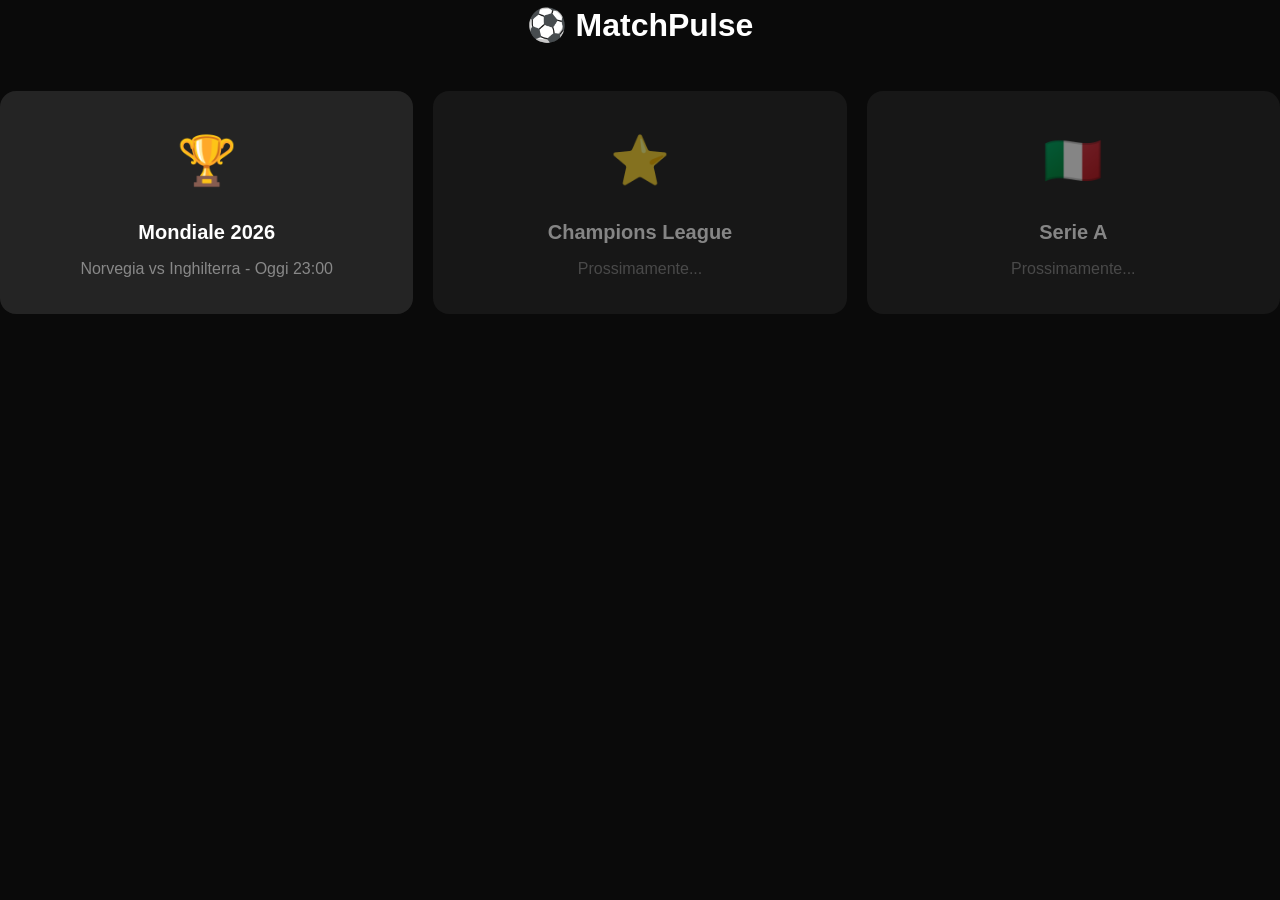
==== index.html @ 018516a1 "Update index.html" ====
<!DOCTYPE html>
<html>
<head>
    <title>MatchPulse - Home</title>
    <link rel="stylesheet" href="css/style.css">
</head>
<body>
    <h1 style="text-align: center;">⚽ MatchPulse</h1>
    
    <div style="display: grid; grid-template-columns: repeat(auto-fit, minmax(250px, 1fr)); gap: 20px; margin-top: 40px;">
        <a href="mondiale.html" style="background: #242424; padding: 32px; border-radius: 16px; text-decoration: none; color: white; text-align: center;">
            <div style="font-size: 48px; margin-bottom: 16px;">🏆</div>
            <div style="font-size: 20px; font-weight: bold; margin-bottom: 8px;">Mondiale 2026</div>
            <div style="color: #888;">Norvegia vs Inghilterra - Oggi 23:00</div>
        </a>
        
        <div style="background: #242424; padding: 32px; border-radius: 16px; text-align: center; opacity: 0.5;">
            <div style="font-size: 48px; margin-bottom: 16px;">⭐</div>
            <div style="font-size: 20px; font-weight: bold; margin-bottom: 8px;">Champions League</div>
            <div style="color: #888;">Prossimamente...</div>
        </div>
        
        <div style="background: #242424; padding: 32px; border-radius: 16px; text-align: center; opacity: 0.5;">
            <div style="font-size: 48px; margin-bottom: 16px;">🇮🇹</div>
            <div style="font-size: 20px; font-weight: bold; margin-bottom: 8px;">Serie A</div>
            <div style="color: #888;">Prossimamente...</div>
        </div>
    </div>
</body>
</html>
---- css/style.css ----
/* Reset e Base */
* {
    margin: 0;
    padding: 0;
    box-sizing: border-box;
}

:root {
    --bg-primary: #0a0a0a;
    --bg-secondary: #1a1a1a;
    --bg-card: #242424;
    --text-primary: #ffffff;
    --text-secondary: rgba(255, 255, 255, 0.7);
    --accent-primary: #00d4ff;
    --accent-secondary: #7b2cbf;
    --success: #00ff88;
    --danger: #ff3366;
    --border: rgba(255, 255, 255, 0.1);
}

body {
    font-family: -apple-system, BlinkMacSystemFont, 'Segoe UI', Roboto, sans-serif;
    background: var(--bg-primary);
    color: var(--text-primary);
    line-height: 1.6;
}

/* Header */
.header {
    background: var(--bg-secondary);
    border-bottom: 1px solid var(--border);
    position: sticky;
    top: 0;
    z-index: 100;
}

.header-content {
    max-width: 1200px;
    margin: 0 auto;
    padding: 16px 20px;
    display: flex;
    justify-content: space-between;
    align-items: center;
}

.logo-text {
    font-size: 24px;
    font-weight: 700;
    background: linear-gradient(135deg, var(--accent-primary), var(--accent-secondary));
    -webkit-background-clip: text;
    -webkit-text-fill-color: transparent;
}

.nav-menu {
    display: flex;
    gap: 20px;
}

.nav-link {
    color: var(--text-secondary);
    text-decoration: none;
    font-weight: 500;
    transition: color 0.3s;
}

.nav-link:hover,
.nav-link.active {
    color: var(--accent-primary);
}

/* Main Content */
.main-content {
    max-width: 1200px;
    margin: 0 auto;
    padding: 40px 20px;
}

.page-title {
    font-size: 32px;
    margin-bottom: 32px;
    text-align: center;
}

/* Competitions Grid */
.competitions-grid {
    display: grid;
    grid-template-columns: repeat(auto-fit, minmax(250px, 1fr));
    gap: 20px;
}

.competition-card {
    background: var(--bg-card);
    border: 1px solid var(--border);
    border-radius: 16px;
    padding: 32px;
    text-align: center;
    text-decoration: none;
    color: var(--text-primary);
    transition: transform 0.3s, box-shadow 0.3s;
}

.competition-card:hover {
    transform: translateY(-4px);
    box-shadow: 0 8px 32px rgba(0, 212, 255, 0.1);
}

.competition-logo {
    font-size: 48px;
    margin-bottom: 16px;
}

.competition-name {
    font-size: 20px;
    font-weight: 700;
    margin-bottom: 8px;
}

.competition-info {
    color: var(--text-secondary);
    font-size: 14px;
}

/* Match Cards */
.featured-match,
.matches-section,
.standings-section {
    margin-bottom: 48px;
}

h2 {
    font-size: 24px;
    margin-bottom: 20px;
    padding-bottom: 12px;
    border-bottom: 2px solid var(--border);
}

.match-card {
    background: var(--bg-card);
    border: 1px solid var(--border);
    border-radius: 12px;
    padding: 20px;
    margin-bottom: 16px;
}

.match-card.featured {
    background: linear-gradient(135deg, rgba(0, 212, 255, 0.1), rgba(123, 44, 191, 0.1));
    border: 2px solid var(--accent-primary);
    padding: 32px;
}

.match-header {
    display: flex;
    justify-content: space-between;
    margin-bottom: 20px;
    font-size: 14px;
    color: var(--text-secondary);
}

.match-status.finished {
    color: var(--success);
    font-weight: 600;
}

.match-teams {
    display: grid;
    grid-template-columns: 1fr auto 1fr;
    align-items: center;
    gap: 24px;
}

.team {
    display: flex;
    flex-direction: column;
    align-items: center;
    gap: 8px;
}

.team.away {
    text-align: right;
}

.team-flag {
    font-size: 32px;
}

.team-name {
    font-weight: 600;
}

.match-score .score {
    font-size: 32px;
    font-weight: 800;
    background: linear-gradient(135deg, var(--accent-primary), var(--accent-secondary));
    -webkit-background-clip: text;
    -webkit-text-fill-color: transparent;
}

.match-info {
    display: flex;
    gap: 24px;
    margin-top: 20px;
    padding-top: 20px;
    border-top: 1px solid var(--border);
    font-size: 14px;
    color: var(--text-secondary);
}

/* Standings Table */
.standings-table {
    overflow-x: auto;
}

table {
    width: 100%;
    border-collapse: collapse;
}

th, td {
    padding: 12px;
    text-align: left;
    border-bottom: 1px solid var(--border);
}

th {
    color: var(--text-secondary);
    font-weight: 600;
    font-size: 12px;
    text-transform: uppercase;
}

td {
    font-size: 14px;
}

/* Responsive */
@media (max-width: 768px) {
    .nav-menu {
        display: none;
    }
    
    .match-teams {
        grid-template-columns: 1fr;
        text-align: center;
    }
    
    .team.away {
        text-align: center;
    }
}
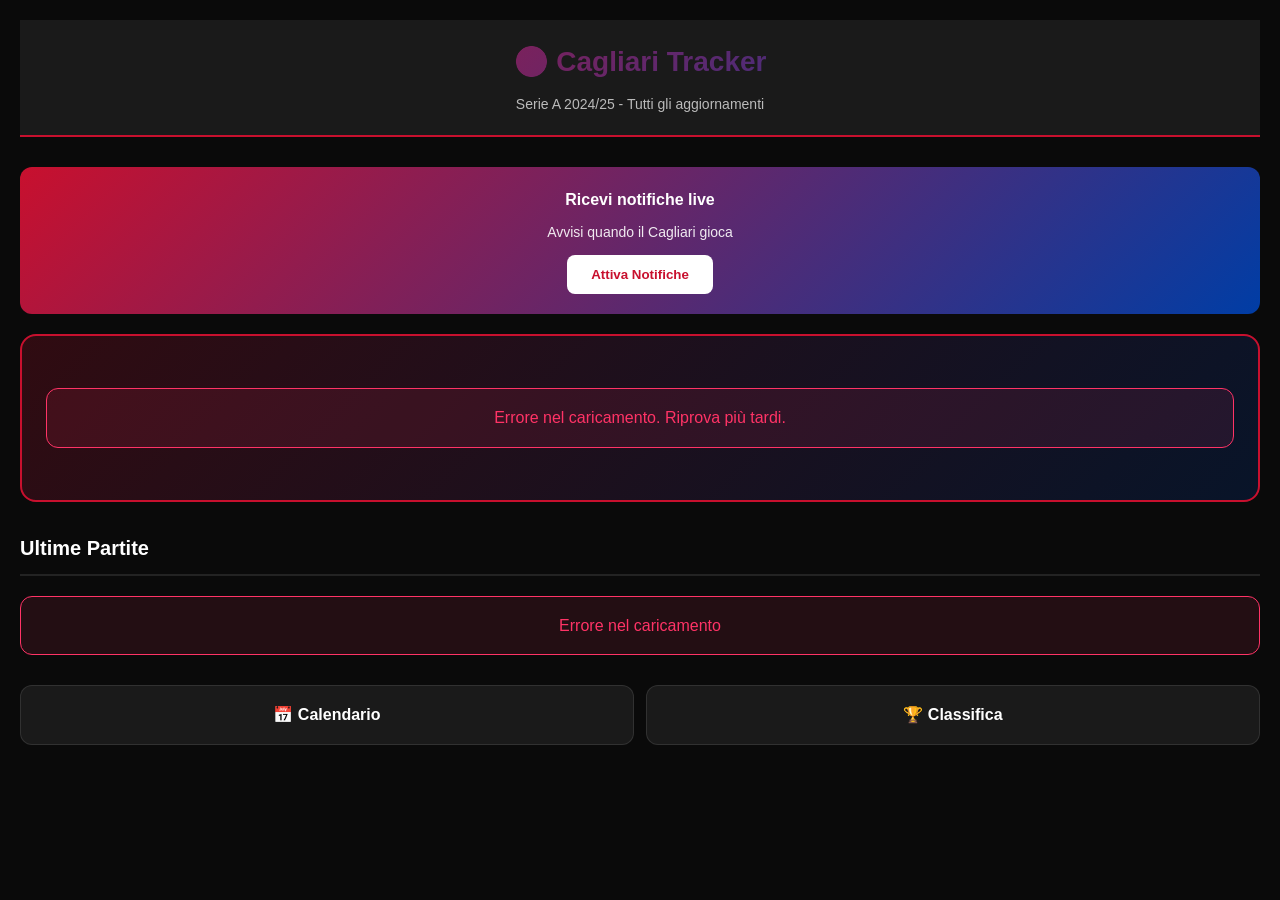
==== commit 3a7b38fb: "Update index.html" ====
--- a/index.html
+++ b/index.html
@@ -1,30 +1,384 @@
 <!DOCTYPE html>
-<html>
+<html lang="it">
 <head>
-    <title>MatchPulse - Home</title>
+    <meta charset="UTF-8">
+    <meta name="viewport" content="width=device-width, initial-scale=1.0, maximum-scale=1.0, user-scalable=no">
+    <meta name="theme-color" content="#c8102e">
+    <title>Cagliari Tracker - Serie A</title>
     <link rel="stylesheet" href="css/style.css">
+    <style>
+        :root {
+            --cagliari-red: #c8102e;
+            --cagliari-blue: #003da5;
+            --bg-primary: #0a0a0a;
+            --bg-card: #1a1a1a;
+            --text-primary: #ffffff;
+            --text-secondary: rgba(255,255,255,0.7);
+            --accent: #c8102e;
+        }
+        * { margin: 0; padding: 0; box-sizing: border-box; }
+        body {
+            font-family: -apple-system, BlinkMacSystemFont, 'Segoe UI', Roboto, sans-serif;
+            background: var(--bg-primary);
+            color: var(--text-primary);
+            padding: 20px;
+            padding-bottom: 100px;
+        }
+        .header {
+            text-align: center;
+            padding: 20px 0;
+            border-bottom: 2px solid var(--cagliari-red);
+            margin-bottom: 30px;
+        }
+        .header h1 {
+            font-size: 28px;
+            background: linear-gradient(135deg, var(--cagliari-red), var(--cagliari-blue));
+            -webkit-background-clip: text;
+            -webkit-text-fill-color: transparent;
+        }
+        .header p {
+            color: var(--text-secondary);
+            margin-top: 8px;
+            font-size: 14px;
+        }
+        .next-match {
+            background: linear-gradient(135deg, rgba(200,16,46,0.2), rgba(0,61,165,0.2));
+            border: 2px solid var(--cagliari-red);
+            border-radius: 16px;
+            padding: 32px 24px;
+            margin-bottom: 30px;
+            text-align: center;
+        }
+        .next-match-label {
+            color: var(--cagliari-red);
+            font-weight: 700;
+            font-size: 14px;
+            margin-bottom: 16px;
+            text-transform: uppercase;
+        }
+        .next-match-teams {
+            display: flex;
+            justify-content: space-between;
+            align-items: center;
+            gap: 16px;
+            margin: 20px 0;
+        }
+        .team {
+            flex: 1;
+            text-align: center;
+        }
+        .team-logo {
+            font-size: 48px;
+            margin-bottom: 8px;
+        }
+        .team-name {
+            font-weight: 700;
+            font-size: 16px;
+        }
+        .vs {
+            font-size: 24px;
+            font-weight: 800;
+            color: var(--cagliari-red);
+        }
+        .match-info {
+            color: var(--text-secondary);
+            font-size: 14px;
+            margin-top: 16px;
+        }
+        .countdown {
+            background: var(--bg-card);
+            border-radius: 12px;
+            padding: 20px;
+            text-align: center;
+            margin-top: 20px;
+        }
+        .countdown-timer {
+            font-size: 36px;
+            font-weight: 800;
+            color: var(--cagliari-red);
+        }
+        .section-title {
+            font-size: 20px;
+            margin: 30px 0 15px;
+            padding-bottom: 10px;
+            border-bottom: 2px solid rgba(255,255,255,0.1);
+        }
+        .match-card {
+            background: var(--bg-card);
+            border-radius: 12px;
+            padding: 16px;
+            margin-bottom: 12px;
+            border-left: 4px solid var(--cagliari-red);
+        }
+        .match-card-header {
+            display: flex;
+            justify-content: space-between;
+            font-size: 12px;
+            color: var(--text-secondary);
+            margin-bottom: 12px;
+        }
+        .match-card-teams {
+            display: flex;
+            justify-content: space-between;
+            align-items: center;
+        }
+        .match-card-team {
+            display: flex;
+            align-items: center;
+            gap: 8px;
+            flex: 1;
+        }
+        .match-card-team.away {
+            justify-content: flex-end;
+        }
+        .match-card-score {
+            font-size: 20px;
+            font-weight: 800;
+            color: var(--cagliari-red);
+            min-width: 60px;
+            text-align: center;
+        }
+        .status-live {
+            color: #ff3366;
+            font-weight: 700;
+            animation: pulse 2s infinite;
+        }
+        @keyframes pulse {
+            0%, 100% { opacity: 1; }
+            50% { opacity: 0.5; }
+        }
+        .nav-links {
+            display: flex;
+            gap: 12px;
+            margin-top: 30px;
+        }
+        .nav-link {
+            flex: 1;
+            background: var(--bg-card);
+            border: 1px solid rgba(255,255,255,0.1);
+            border-radius: 12px;
+            padding: 16px;
+            text-align: center;
+            text-decoration: none;
+            color: var(--text-primary);
+            font-weight: 600;
+            transition: all 0.3s;
+        }
+        .nav-link:hover {
+            background: var(--cagliari-red);
+            border-color: var(--cagliari-red);
+        }
+        .loading {
+            text-align: center;
+            padding: 40px;
+            color: var(--text-secondary);
+        }
+        .error {
+            background: rgba(255,51,102,0.1);
+            border: 1px solid #ff3366;
+            border-radius: 12px;
+            padding: 16px;
+            margin: 20px 0;
+            text-align: center;
+            color: #ff3366;
+        }
+        .notification-banner {
+            background: linear-gradient(135deg, var(--cagliari-red), var(--cagliari-blue));
+            border-radius: 12px;
+            padding: 20px;
+            text-align: center;
+            margin-bottom: 20px;
+        }
+        .notification-banner button {
+            background: white;
+            color: var(--cagliari-red);
+            border: none;
+            padding: 12px 24px;
+            border-radius: 8px;
+            font-weight: 700;
+            margin-top: 12px;
+            cursor: pointer;
+        }
+    </style>
 </head>
 <body>
-    <h1 style="text-align: center;">⚽ MatchPulse</h1>
-    
-    <div style="display: grid; grid-template-columns: repeat(auto-fit, minmax(250px, 1fr)); gap: 20px; margin-top: 40px;">
-        <a href="mondiale.html" style="background: #242424; padding: 32px; border-radius: 16px; text-decoration: none; color: white; text-align: center;">
-            <div style="font-size: 48px; margin-bottom: 16px;">🏆</div>
-            <div style="font-size: 20px; font-weight: bold; margin-bottom: 8px;">Mondiale 2026</div>
-            <div style="color: #888;">Norvegia vs Inghilterra - Oggi 23:00</div>
-        </a>
+    <div class="header">
+        <h1>🔴 Cagliari Tracker</h1>
+        <p>Serie A 2024/25 - Tutti gli aggiornamenti</p>
+    </div>
+
+    <!-- Notifiche -->
+    <div class="notification-banner" id="notifBanner">
+        <div style="font-weight: 700; margin-bottom: 8px;"> Ricevi notifiche live</div>
+        <div style="font-size: 14px; opacity: 0.9;">Avvisi quando il Cagliari gioca</div>
+        <button onclick="enableNotifications()">Attiva Notifiche</button>
+    </div>
+
+    <!-- Prossima Partita -->
+    <div class="next-match" id="nextMatch">
+        <div class="loading">Caricamento prossima partita...</div>
+    </div>
+
+    <!-- Ultime Partite -->
+    <h2 class="section-title">Ultime Partite</h2>
+    <div id="recentMatches">
+        <div class="loading">Caricamento...</div>
+    </div>
+
+    <!-- Navigazione -->
+    <div class="nav-links">
+        <a href="partite.html" class="nav-link">📅 Calendario</a>
+        <a href="classifica.html" class="nav-link">🏆 Classifica</a>
+    </div>
+
+    <script>
+        const API_KEY = 'cdd1a87ea50a411880249e70138e0233';
+        const API_BASE = 'https://api.football-data.org/v4';
+        const CAGLIARI_ID = 115;
+        const SERIE_A_CODE = 'SA';
+
+        // Carica prossima partita
+        async function loadNextMatch() {
+            try {
+                const response = await fetch(`${API_BASE}/teams/${CAGLIARI_ID}/matches?status=SCHEDULED`, {
+                    headers: { 'X-Auth-Token': API_KEY }
+                });
+                const data = await response.json();
+                
+                if (data.matches && data.matches.length > 0) {
+                    const match = data.matches[0];
+                    const matchDate = new Date(match.utcDate);
+                    const now = new Date();
+                    const diff = matchDate - now;
+                    
+                    const hours = Math.floor(diff / (1000 * 60 * 60));
+                    const days = Math.floor(hours / 24);
+                    
+                    document.getElementById('nextMatch').innerHTML = `
+                        <div class="next-match-label">Prossima Partita</div>
+                        <div class="next-match-teams">
+                            <div class="team">
+                                <div class="team-logo">${match.homeTeam.shortName === 'CAG' ? '🔵' : '⚽'}</div>
+                                <div class="team-name">${match.homeTeam.name}</div>
+                            </div>
+                            <div class="vs">VS</div>
+                            <div class="team">
+                                <div class="team-logo">${match.awayTeam.shortName === 'CAG' ? '🔵' : '⚽'}</div>
+                                <div class="team-name">${match.awayTeam.name}</div>
+                            </div>
+                        </div>
+                        <div class="match-info">
+                            ${matchDate.toLocaleDateString('it-IT', { weekday: 'long', day: 'numeric', month: 'long' })} • ${matchDate.toLocaleTimeString('it-IT', { hour: '2-digit', minute: '2-digit' })}<br>
+                            ${match.venue || 'Stadio da definire'}
+                        </div>
+                        <div class="countdown">
+                            <div style="font-size: 14px; color: var(--text-secondary); margin-bottom: 8px;">Inizia tra:</div>
+                            <div class="countdown-timer">${days > 0 ? days + 'g ' : ''}${hours % 24}h ${Math.floor((diff % (1000 * 60 * 60)) / (1000 * 60))}m</div>
+                        </div>
+                    `;
+                    
+                    // Programma notifica
+                    scheduleMatchNotification(match);
+                } else {
+                    document.getElementById('nextMatch').innerHTML = '<div class="loading">Nessuna partita in programma</div>';
+                }
+            } catch (error) {
+                document.getElementById('nextMatch').innerHTML = '<div class="error">Errore nel caricamento. Riprova più tardi.</div>';
+            }
+        }
+
+        // Carica ultime partite
+        async function loadRecentMatches() {
+            try {
+                const response = await fetch(`${API_BASE}/teams/${CAGLIARI_ID}/matches?status=FINISHED&limit=5`, {
+                    headers: { 'X-Auth-Token': API_KEY }
+                });
+                const data = await response.json();
+                
+                if (data.matches && data.matches.length > 0) {
+                    const html = data.matches.slice(0, 5).map(match => {
+                        const matchDate = new Date(match.utcDate);
+                        const isHome = match.homeTeam.id === CAGLIARI_ID;
+                        const cagliariScore = isHome ? match.score.fullTime.home : match.score.fullTime.away;
+                        const opponentScore = isHome ? match.score.fullTime.away : match.score.fullTime.home;
+                        const opponent = isHome ? match.awayTeam : match.homeTeam;
+                        const result = cagliariScore > opponentScore ? 'V' : (cagliariScore < opponentScore ? 'S' : 'P');
+                        const resultColor = result === 'V' ? '#00ff88' : (result === 'S' ? '#ff3366' : '#ffaa00');
+                        
+                        return `
+                            <div class="match-card">
+                                <div class="match-card-header">
+                                    <span>${match.competition.name}</span>
+                                    <span>${matchDate.toLocaleDateString('it-IT', { day: 'numeric', month: 'short' })}</span>
+                                </div>
+                                <div class="match-card-teams">
+                                    <div class="match-card-team">
+                                        <span style="font-size: 20px;">${isHome ? '🔴' : '⚽'}</span>
+                                        <span>${match.homeTeam.shortName}</span>
+                                    </div>
+                                    <div class="match-card-score">${match.score.fullTime.home} - ${match.score.fullTime.away}</div>
+                                    <div class="match-card-team away">
+                                        <span>${match.awayTeam.shortName}</span>
+                                        <span style="font-size: 20px;">${!isHome ? '🔴🔵' : '⚽'}</span>
+                                    </div>
+                                </div>
+                                <div style="text-align: center; margin-top: 8px;">
+                                    <span style="background: ${resultColor}; color: white; padding: 4px 12px; border-radius: 12px; font-size: 12px; font-weight: 700;">${result}</span>
+                                </div>
+                            </div>
+                        `;
+                    }).join('');
+                    
+                    document.getElementById('recentMatches').innerHTML = html;
+                } else {
+                    document.getElementById('recentMatches').innerHTML = '<div class="loading">Nessuna partita recente</div>';
+                }
+            } catch (error) {
+                document.getElementById('recentMatches').innerHTML = '<div class="error">Errore nel caricamento</div>';
+            }
+        }
+
+        // Notifiche
+        function enableNotifications() {
+            if ('Notification' in window) {
+                Notification.requestPermission().then(permission => {
+                    if (permission === 'granted') {
+                        document.getElementById('notifBanner').style.display = 'none';
+                        localStorage.setItem('cagliariNotif', 'true');
+                        alert('✅ Notifiche attivate! Riceverai avvisi per le partite del Cagliari.');
+                    }
+                });
+            }
+        }
+
+        function scheduleMatchNotification(match) {
+            if (localStorage.getItem('cagliariNotif') !== 'true') return;
+            if (!('Notification' in window) || Notification.permission !== 'granted') return;
+            
+            const matchDate = new Date(match.utcDate);
+            const now = new Date();
+            const diff = matchDate - now;
+            
+            // Notifica 1 ora prima
+            if (diff > 0 && diff < 24 * 60 * 60 * 1000) {
+                setTimeout(() => {
+                    new Notification('🔴🔵 Cagliari', {
+                        body: `${match.homeTeam.name} vs ${match.awayTeam.name}\nInizia tra 1 ora!`,
+                        icon: 'https://upload.wikimedia.org/wikipedia/en/thumb/0/0e/Cagliari_Calcio_1920.svg/200px-Cagliari_Calcio_1920.svg.png'
+                    });
+                }, diff - 3600000);
+            }
+        }
+
+        // Inizializza
+        loadNextMatch();
+        loadRecentMatches();
         
-        <div style="background: #242424; padding: 32px; border-radius: 16px; text-align: center; opacity: 0.5;">
-            <div style="font-size: 48px; margin-bottom: 16px;">⭐</div>
-            <div style="font-size: 20px; font-weight: bold; margin-bottom: 8px;">Champions League</div>
-            <div style="color: #888;">Prossimamente...</div>
-        </div>
-        
-        <div style="background: #242424; padding: 32px; border-radius: 16px; text-align: center; opacity: 0.5;">
-            <div style="font-size: 48px; margin-bottom: 16px;">🇮🇹</div>
-            <div style="font-size: 20px; font-weight: bold; margin-bottom: 8px;">Serie A</div>
-            <div style="color: #888;">Prossimamente...</div>
-        </div>
-    </div>
+        // Aggiorna ogni 5 minuti
+        setInterval(() => {
+            loadNextMatch();
+            loadRecentMatches();
+        }, 300000);
+    </script>
 </body>
 </html>
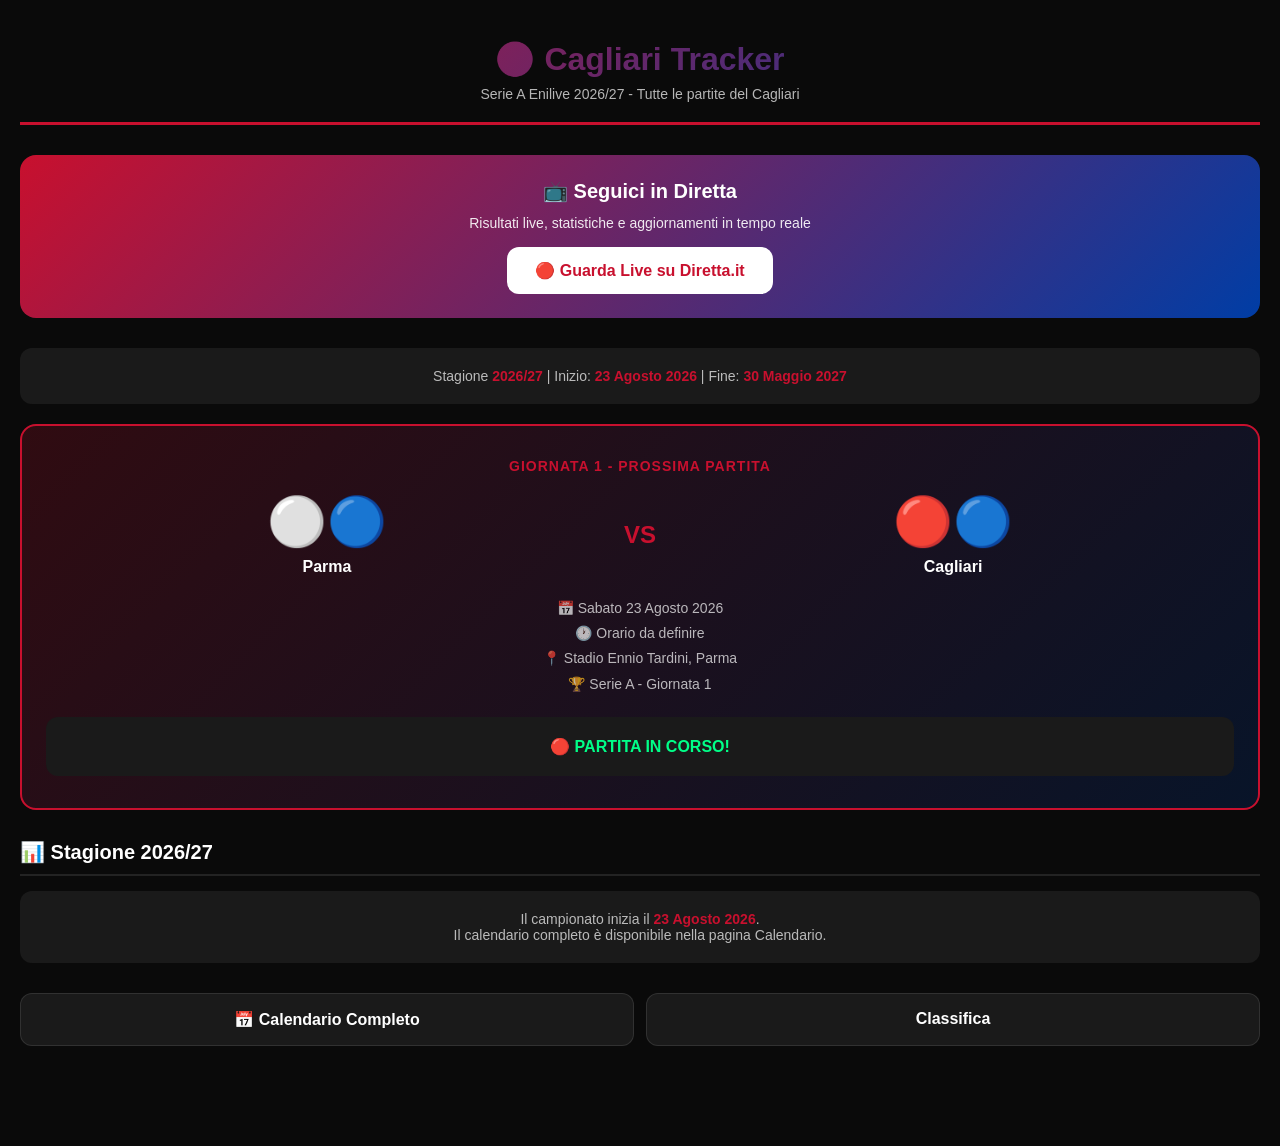
==== commit f09c3849: "Update index.html" ====
--- a/index.html
+++ b/index.html
@@ -4,17 +4,19 @@
     <meta charset="UTF-8">
     <meta name="viewport" content="width=device-width, initial-scale=1.0, maximum-scale=1.0, user-scalable=no">
     <meta name="theme-color" content="#c8102e">
-    <title>Cagliari Tracker - Serie A</title>
-    <link rel="stylesheet" href="css/style.css">
+    <title>Cagliari Tracker - Serie A 2026/27</title>
     <style>
         :root {
             --cagliari-red: #c8102e;
             --cagliari-blue: #003da5;
             --bg-primary: #0a0a0a;
             --bg-card: #1a1a1a;
+            --bg-card-hover: #242424;
             --text-primary: #ffffff;
             --text-secondary: rgba(255,255,255,0.7);
-            --accent: #c8102e;
+            --success: #00ff88;
+            --danger: #ff3366;
+            --warning: #ffaa00;
         }
         * { margin: 0; padding: 0; box-sizing: border-box; }
         body {
@@ -27,11 +29,11 @@
         .header {
             text-align: center;
             padding: 20px 0;
-            border-bottom: 2px solid var(--cagliari-red);
+            border-bottom: 3px solid var(--cagliari-red);
             margin-bottom: 30px;
         }
         .header h1 {
-            font-size: 28px;
+            font-size: 32px;
             background: linear-gradient(135deg, var(--cagliari-red), var(--cagliari-blue));
             -webkit-background-clip: text;
             -webkit-text-fill-color: transparent;
@@ -40,6 +42,36 @@
             color: var(--text-secondary);
             margin-top: 8px;
             font-size: 14px;
+        }
+        .live-banner {
+            background: linear-gradient(135deg, var(--cagliari-red), var(--cagliari-blue));
+            border-radius: 16px;
+            padding: 24px;
+            text-align: center;
+            margin-bottom: 30px;
+        }
+        .live-banner h3 {
+            font-size: 20px;
+            margin-bottom: 12px;
+        }
+        .live-banner p {
+            font-size: 14px;
+            opacity: 0.9;
+            margin-bottom: 16px;
+        }
+        .live-btn {
+            display: inline-block;
+            background: white;
+            color: var(--cagliari-red);
+            padding: 14px 28px;
+            border-radius: 12px;
+            text-decoration: none;
+            font-weight: 700;
+            font-size: 16px;
+            transition: transform 0.3s;
+        }
+        .live-btn:hover {
+            transform: scale(1.05);
         }
         .next-match {
             background: linear-gradient(135deg, rgba(200,16,46,0.2), rgba(0,61,165,0.2));
@@ -55,6 +87,7 @@
             font-size: 14px;
             margin-bottom: 16px;
             text-transform: uppercase;
+            letter-spacing: 1px;
         }
         .next-match-teams {
             display: flex;
@@ -84,6 +117,7 @@
             color: var(--text-secondary);
             font-size: 14px;
             margin-top: 16px;
+            line-height: 1.8;
         }
         .countdown {
             background: var(--bg-card);
@@ -109,6 +143,10 @@
             padding: 16px;
             margin-bottom: 12px;
             border-left: 4px solid var(--cagliari-red);
+            transition: background 0.3s;
+        }
+        .match-card:hover {
+            background: var(--bg-card-hover);
         }
         .match-card-header {
             display: flex;
@@ -127,25 +165,26 @@
             align-items: center;
             gap: 8px;
             flex: 1;
+            font-size: 14px;
         }
         .match-card-team.away {
             justify-content: flex-end;
         }
         .match-card-score {
-            font-size: 20px;
+            font-size: 18px;
             font-weight: 800;
             color: var(--cagliari-red);
             min-width: 60px;
             text-align: center;
         }
-        .status-live {
-            color: #ff3366;
+        .result-badge {
+            display: inline-block;
+            padding: 4px 12px;
+            border-radius: 12px;
+            font-size: 11px;
             font-weight: 700;
-            animation: pulse 2s infinite;
-        }
-        @keyframes pulse {
-            0%, 100% { opacity: 1; }
-            50% { opacity: 0.5; }
+            color: white;
+            margin-top: 8px;
         }
         .nav-links {
             display: flex;
@@ -173,212 +212,110 @@
             padding: 40px;
             color: var(--text-secondary);
         }
-        .error {
-            background: rgba(255,51,102,0.1);
-            border: 1px solid #ff3366;
-            border-radius: 12px;
-            padding: 16px;
-            margin: 20px 0;
-            text-align: center;
-            color: #ff3366;
-        }
-        .notification-banner {
-            background: linear-gradient(135deg, var(--cagliari-red), var(--cagliari-blue));
+        .season-info {
+            background: var(--bg-card);
             border-radius: 12px;
             padding: 20px;
-            text-align: center;
             margin-bottom: 20px;
-        }
-        .notification-banner button {
-            background: white;
-            color: var(--cagliari-red);
-            border: none;
-            padding: 12px 24px;
-            border-radius: 8px;
-            font-weight: 700;
-            margin-top: 12px;
-            cursor: pointer;
+            text-align: center;
+        }
+        .season-info p {
+            color: var(--text-secondary);
+            font-size: 14px;
+        }
+        .season-info strong {
+            color: var(--cagliari-red);
+        }
+        @media (max-width: 480px) {
+            .header h1 { font-size: 24px; }
+            .team-logo { font-size: 36px; }
+            .countdown-timer { font-size: 28px; }
         }
     </style>
 </head>
 <body>
     <div class="header">
         <h1>🔴 Cagliari Tracker</h1>
-        <p>Serie A 2024/25 - Tutti gli aggiornamenti</p>
-    </div>
-
-    <!-- Notifiche -->
-    <div class="notification-banner" id="notifBanner">
-        <div style="font-weight: 700; margin-bottom: 8px;"> Ricevi notifiche live</div>
-        <div style="font-size: 14px; opacity: 0.9;">Avvisi quando il Cagliari gioca</div>
-        <button onclick="enableNotifications()">Attiva Notifiche</button>
+        <p>Serie A Enilive 2026/27 - Tutte le partite del Cagliari</p>
+    </div>
+
+    <!-- Widget Live -->
+    <div class="live-banner">
+        <h3>📺 Seguici in Diretta</h3>
+        <p>Risultati live, statistiche e aggiornamenti in tempo reale</p>
+        <a href="https://www.diretta.it/calcio/italia/serie-a/cagliari/" target="_blank" class="live-btn">
+            🔴 Guarda Live su Diretta.it
+        </a>
+    </div>
+
+    <!-- Info Stagione -->
+    <div class="season-info">
+        <p> Stagione <strong>2026/27</strong> | Inizio: <strong>23 Agosto 2026</strong> | Fine: <strong>30 Maggio 2027</strong></p>
     </div>
 
     <!-- Prossima Partita -->
     <div class="next-match" id="nextMatch">
-        <div class="loading">Caricamento prossima partita...</div>
-    </div>
-
-    <!-- Ultime Partite -->
-    <h2 class="section-title">Ultime Partite</h2>
-    <div id="recentMatches">
-        <div class="loading">Caricamento...</div>
+        <div class="next-match-label">Giornata 1 - Prossima Partita</div>
+        <div class="next-match-teams">
+            <div class="team">
+                <div class="team-logo">⚪🔵</div>
+                <div class="team-name">Parma</div>
+            </div>
+            <div class="vs">VS</div>
+            <div class="team">
+                <div class="team-logo">🔴🔵</div>
+                <div class="team-name">Cagliari</div>
+            </div>
+        </div>
+        <div class="match-info">
+            📅 Sabato 23 Agosto 2026<br>
+            🕐 Orario da definire<br>
+            📍 Stadio Ennio Tardini, Parma<br>
+            🏆 Serie A - Giornata 1
+        </div>
+        <div class="countdown" id="countdown">
+            <div style="font-size: 14px; color: var(--text-secondary); margin-bottom: 8px;">Inizia tra:</div>
+            <div class="countdown-timer" id="timer">--:--:--</div>
+        </div>
+    </div>
+
+    <!-- Ultime Partite (dalla scorsa stagione come riferimento) -->
+    <h2 class="section-title">📊 Stagione 2026/27</h2>
+    <div class="season-info">
+        <p>Il campionato inizia il <strong>23 Agosto 2026</strong>.<br>
+        Il calendario completo è disponibile nella pagina Calendario.</p>
     </div>
 
     <!-- Navigazione -->
     <div class="nav-links">
-        <a href="partite.html" class="nav-link">📅 Calendario</a>
-        <a href="classifica.html" class="nav-link">🏆 Classifica</a>
+        <a href="partite.html" class="nav-link">📅 Calendario Completo</a>
+        <a href="classifica.html" class="nav-link"> Classifica</a>
     </div>
 
     <script>
-        const API_KEY = 'cdd1a87ea50a411880249e70138e0233';
-        const API_BASE = 'https://api.football-data.org/v4';
-        const CAGLIARI_ID = 115;
-        const SERIE_A_CODE = 'SA';
-
-        // Carica prossima partita
-        async function loadNextMatch() {
-            try {
-                const response = await fetch(`${API_BASE}/teams/${CAGLIARI_ID}/matches?status=SCHEDULED`, {
-                    headers: { 'X-Auth-Token': API_KEY }
-                });
-                const data = await response.json();
-                
-                if (data.matches && data.matches.length > 0) {
-                    const match = data.matches[0];
-                    const matchDate = new Date(match.utcDate);
-                    const now = new Date();
-                    const diff = matchDate - now;
-                    
-                    const hours = Math.floor(diff / (1000 * 60 * 60));
-                    const days = Math.floor(hours / 24);
-                    
-                    document.getElementById('nextMatch').innerHTML = `
-                        <div class="next-match-label">Prossima Partita</div>
-                        <div class="next-match-teams">
-                            <div class="team">
-                                <div class="team-logo">${match.homeTeam.shortName === 'CAG' ? '🔵' : '⚽'}</div>
-                                <div class="team-name">${match.homeTeam.name}</div>
-                            </div>
-                            <div class="vs">VS</div>
-                            <div class="team">
-                                <div class="team-logo">${match.awayTeam.shortName === 'CAG' ? '🔵' : '⚽'}</div>
-                                <div class="team-name">${match.awayTeam.name}</div>
-                            </div>
-                        </div>
-                        <div class="match-info">
-                            ${matchDate.toLocaleDateString('it-IT', { weekday: 'long', day: 'numeric', month: 'long' })} • ${matchDate.toLocaleTimeString('it-IT', { hour: '2-digit', minute: '2-digit' })}<br>
-                            ${match.venue || 'Stadio da definire'}
-                        </div>
-                        <div class="countdown">
-                            <div style="font-size: 14px; color: var(--text-secondary); margin-bottom: 8px;">Inizia tra:</div>
-                            <div class="countdown-timer">${days > 0 ? days + 'g ' : ''}${hours % 24}h ${Math.floor((diff % (1000 * 60 * 60)) / (1000 * 60))}m</div>
-                        </div>
-                    `;
-                    
-                    // Programma notifica
-                    scheduleMatchNotification(match);
-                } else {
-                    document.getElementById('nextMatch').innerHTML = '<div class="loading">Nessuna partita in programma</div>';
-                }
-            } catch (error) {
-                document.getElementById('nextMatch').innerHTML = '<div class="error">Errore nel caricamento. Riprova più tardi.</div>';
+        // Countdown alla prima partita
+        const FIRST_MATCH = new Date('2026-08-23T20:45:00'); // 23 agosto 2026, 20:45
+        
+        function updateCountdown() {
+            const now = new Date();
+            const diff = FIRST_MATCH - now;
+            
+            if (diff <= 0) {
+                document.getElementById('countdown').innerHTML = '<div style="color: var(--success); font-weight: 700;">🔴 PARTITA IN CORSO!</div>';
+                return;
             }
-        }
-
-        // Carica ultime partite
-        async function loadRecentMatches() {
-            try {
-                const response = await fetch(`${API_BASE}/teams/${CAGLIARI_ID}/matches?status=FINISHED&limit=5`, {
-                    headers: { 'X-Auth-Token': API_KEY }
-                });
-                const data = await response.json();
-                
-                if (data.matches && data.matches.length > 0) {
-                    const html = data.matches.slice(0, 5).map(match => {
-                        const matchDate = new Date(match.utcDate);
-                        const isHome = match.homeTeam.id === CAGLIARI_ID;
-                        const cagliariScore = isHome ? match.score.fullTime.home : match.score.fullTime.away;
-                        const opponentScore = isHome ? match.score.fullTime.away : match.score.fullTime.home;
-                        const opponent = isHome ? match.awayTeam : match.homeTeam;
-                        const result = cagliariScore > opponentScore ? 'V' : (cagliariScore < opponentScore ? 'S' : 'P');
-                        const resultColor = result === 'V' ? '#00ff88' : (result === 'S' ? '#ff3366' : '#ffaa00');
-                        
-                        return `
-                            <div class="match-card">
-                                <div class="match-card-header">
-                                    <span>${match.competition.name}</span>
-                                    <span>${matchDate.toLocaleDateString('it-IT', { day: 'numeric', month: 'short' })}</span>
-                                </div>
-                                <div class="match-card-teams">
-                                    <div class="match-card-team">
-                                        <span style="font-size: 20px;">${isHome ? '🔴' : '⚽'}</span>
-                                        <span>${match.homeTeam.shortName}</span>
-                                    </div>
-                                    <div class="match-card-score">${match.score.fullTime.home} - ${match.score.fullTime.away}</div>
-                                    <div class="match-card-team away">
-                                        <span>${match.awayTeam.shortName}</span>
-                                        <span style="font-size: 20px;">${!isHome ? '🔴🔵' : '⚽'}</span>
-                                    </div>
-                                </div>
-                                <div style="text-align: center; margin-top: 8px;">
-                                    <span style="background: ${resultColor}; color: white; padding: 4px 12px; border-radius: 12px; font-size: 12px; font-weight: 700;">${result}</span>
-                                </div>
-                            </div>
-                        `;
-                    }).join('');
-                    
-                    document.getElementById('recentMatches').innerHTML = html;
-                } else {
-                    document.getElementById('recentMatches').innerHTML = '<div class="loading">Nessuna partita recente</div>';
-                }
-            } catch (error) {
-                document.getElementById('recentMatches').innerHTML = '<div class="error">Errore nel caricamento</div>';
-            }
-        }
-
-        // Notifiche
-        function enableNotifications() {
-            if ('Notification' in window) {
-                Notification.requestPermission().then(permission => {
-                    if (permission === 'granted') {
-                        document.getElementById('notifBanner').style.display = 'none';
-                        localStorage.setItem('cagliariNotif', 'true');
-                        alert('✅ Notifiche attivate! Riceverai avvisi per le partite del Cagliari.');
-                    }
-                });
-            }
-        }
-
-        function scheduleMatchNotification(match) {
-            if (localStorage.getItem('cagliariNotif') !== 'true') return;
-            if (!('Notification' in window) || Notification.permission !== 'granted') return;
             
-            const matchDate = new Date(match.utcDate);
-            const now = new Date();
-            const diff = matchDate - now;
+            const days = Math.floor(diff / (1000 * 60 * 60 * 24));
+            const hours = Math.floor((diff % (1000 * 60 * 60 * 24)) / (1000 * 60 * 60));
+            const minutes = Math.floor((diff % (1000 * 60 * 60)) / (1000 * 60));
+            const seconds = Math.floor((diff % (1000 * 60)) / 1000);
             
-            // Notifica 1 ora prima
-            if (diff > 0 && diff < 24 * 60 * 60 * 1000) {
-                setTimeout(() => {
-                    new Notification('🔴🔵 Cagliari', {
-                        body: `${match.homeTeam.name} vs ${match.awayTeam.name}\nInizia tra 1 ora!`,
-                        icon: 'https://upload.wikimedia.org/wikipedia/en/thumb/0/0e/Cagliari_Calcio_1920.svg/200px-Cagliari_Calcio_1920.svg.png'
-                    });
-                }, diff - 3600000);
-            }
-        }
-
-        // Inizializza
-        loadNextMatch();
-        loadRecentMatches();
+            document.getElementById('timer').textContent = 
+                `${days}g ${hours}h ${minutes}m ${seconds}s`;
+        }
         
-        // Aggiorna ogni 5 minuti
-        setInterval(() => {
-            loadNextMatch();
-            loadRecentMatches();
-        }, 300000);
+        setInterval(updateCountdown, 1000);
+        updateCountdown();
     </script>
 </body>
 </html>
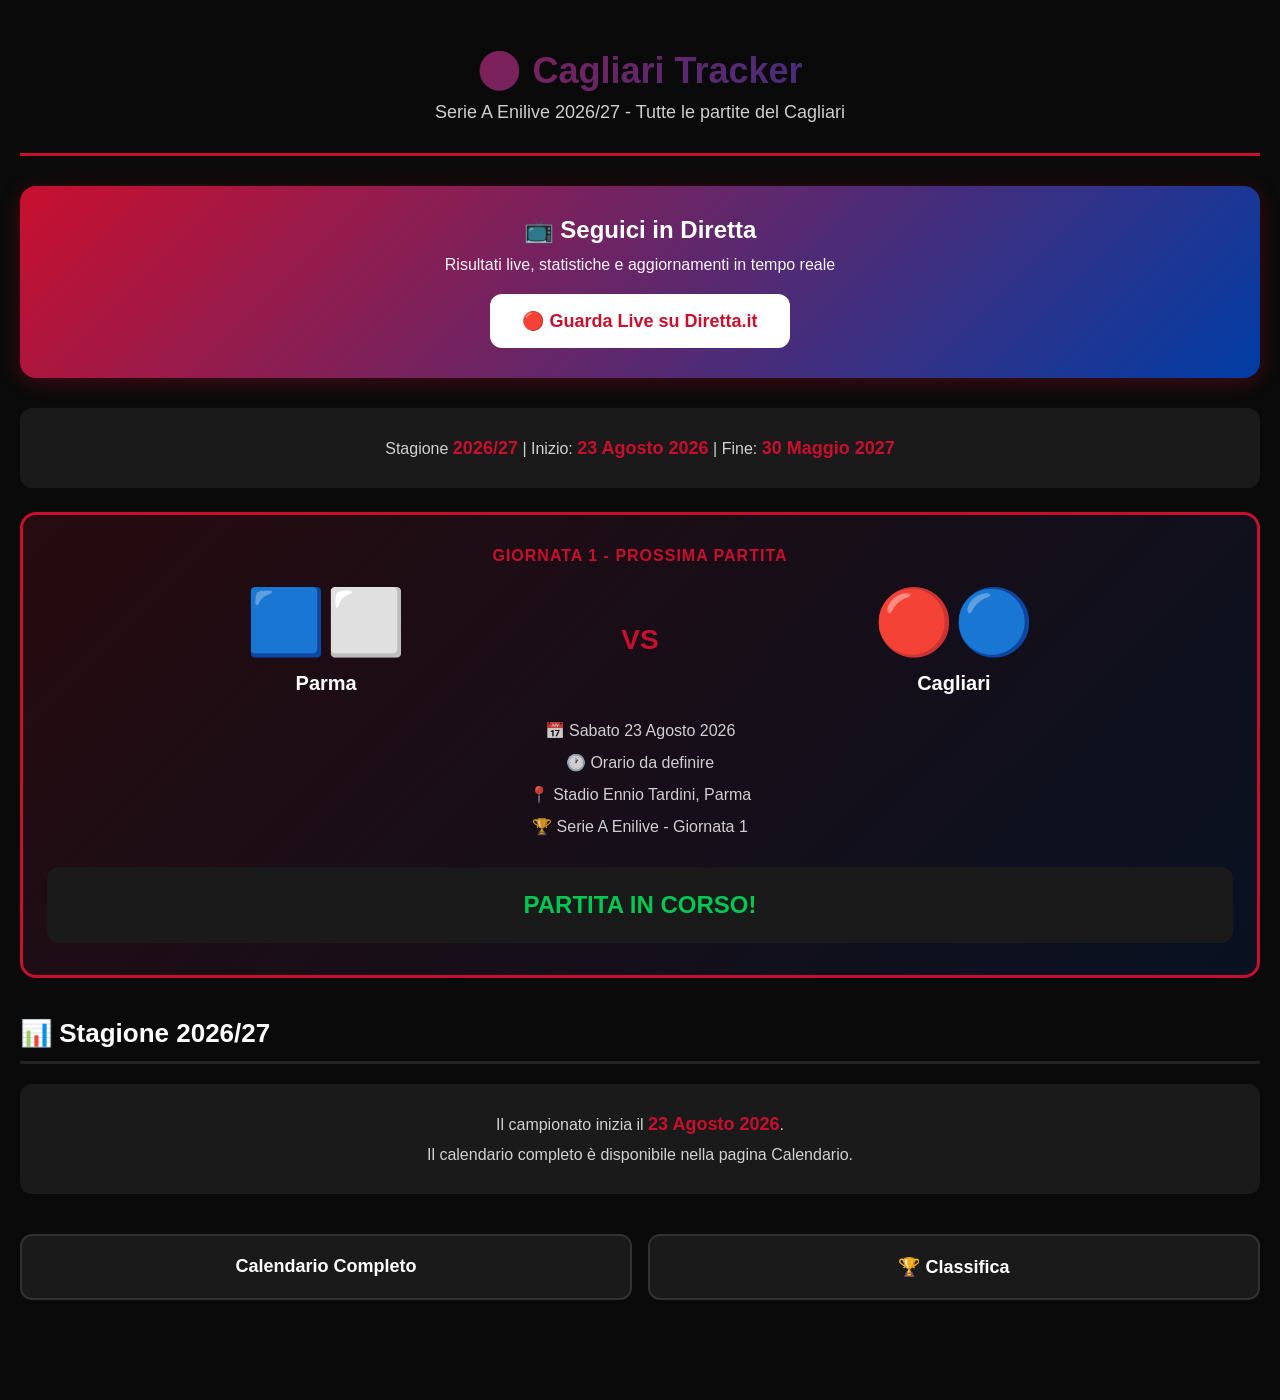
==== commit ff5cf318: "Update index.html" ====
--- a/index.html
+++ b/index.html
@@ -11,12 +11,12 @@
             --cagliari-blue: #003da5;
             --bg-primary: #0a0a0a;
             --bg-card: #1a1a1a;
-            --bg-card-hover: #242424;
+            --bg-card-hover: #2a2a2a;
             --text-primary: #ffffff;
-            --text-secondary: rgba(255,255,255,0.7);
-            --success: #00ff88;
-            --danger: #ff3366;
-            --warning: #ffaa00;
+            --text-secondary: rgba(255,255,255,0.8);
+            --success: #00c853;
+            --danger: #ff3d00;
+            --warning: #ffd600;
         }
         * { margin: 0; padding: 0; box-sizing: border-box; }
         body {
@@ -25,57 +25,62 @@
             color: var(--text-primary);
             padding: 20px;
             padding-bottom: 100px;
+            font-size: 16px;
         }
         .header {
             text-align: center;
-            padding: 20px 0;
+            padding: 30px 20px;
             border-bottom: 3px solid var(--cagliari-red);
             margin-bottom: 30px;
         }
         .header h1 {
-            font-size: 32px;
+            font-size: 36px;
+            font-weight: 800;
             background: linear-gradient(135deg, var(--cagliari-red), var(--cagliari-blue));
             -webkit-background-clip: text;
             -webkit-text-fill-color: transparent;
+            margin-bottom: 10px;
         }
         .header p {
             color: var(--text-secondary);
-            margin-top: 8px;
-            font-size: 14px;
+            font-size: 18px;
+            font-weight: 500;
         }
         .live-banner {
             background: linear-gradient(135deg, var(--cagliari-red), var(--cagliari-blue));
             border-radius: 16px;
-            padding: 24px;
+            padding: 30px;
             text-align: center;
             margin-bottom: 30px;
+            box-shadow: 0 4px 20px rgba(200,16,46,0.3);
         }
         .live-banner h3 {
-            font-size: 20px;
+            font-size: 24px;
             margin-bottom: 12px;
+            font-weight: 700;
         }
         .live-banner p {
-            font-size: 14px;
-            opacity: 0.9;
-            margin-bottom: 16px;
+            font-size: 16px;
+            opacity: 0.95;
+            margin-bottom: 20px;
         }
         .live-btn {
             display: inline-block;
             background: white;
             color: var(--cagliari-red);
-            padding: 14px 28px;
+            padding: 16px 32px;
             border-radius: 12px;
             text-decoration: none;
             font-weight: 700;
-            font-size: 16px;
+            font-size: 18px;
             transition: transform 0.3s;
         }
         .live-btn:hover {
             transform: scale(1.05);
         }
         .next-match {
-            background: linear-gradient(135deg, rgba(200,16,46,0.2), rgba(0,61,165,0.2));
-            border: 2px solid var(--cagliari-red);
+            background: linear-gradient(135deg, rgba(200,16,46,0.15), rgba(0,61,165,0.15));
+            border: 3px solid var(--cagliari-red);
             border-radius: 16px;
             padding: 32px 24px;
             margin-bottom: 30px;
@@ -84,8 +89,8 @@
         .next-match-label {
             color: var(--cagliari-red);
             font-weight: 700;
-            font-size: 14px;
-            margin-bottom: 16px;
+            font-size: 16px;
+            margin-bottom: 20px;
             text-transform: uppercase;
             letter-spacing: 1px;
         }
@@ -100,107 +105,111 @@
             flex: 1;
             text-align: center;
         }
-        .team-logo {
-            font-size: 48px;
-            margin-bottom: 8px;
+        .team-flag {
+            font-size: 64px;
+            margin-bottom: 12px;
         }
         .team-name {
             font-weight: 700;
-            font-size: 16px;
+            font-size: 20px;
         }
         .vs {
+            font-size: 28px;
+            font-weight: 800;
+            color: var(--cagliari-red);
+        }
+        .match-info {
+            color: var(--text-secondary);
+            font-size: 16px;
+            margin-top: 20px;
+            line-height: 2;
+        }
+        .countdown {
+            background: var(--bg-card);
+            border-radius: 12px;
+            padding: 24px;
+            text-align: center;
+            margin-top: 24px;
+        }
+        .countdown-timer {
+            font-size: 42px;
+            font-weight: 800;
+            color: var(--cagliari-red);
+        }
+        .section-title {
+            font-size: 26px;
+            margin: 40px 0 20px;
+            padding-bottom: 12px;
+            border-bottom: 3px solid rgba(255,255,255,0.1);
+            font-weight: 700;
+        }
+        .match-card {
+            background: var(--bg-card);
+            border-radius: 12px;
+            padding: 20px;
+            margin-bottom: 16px;
+            border-left: 5px solid var(--cagliari-red);
+            transition: background 0.3s;
+        }
+        .match-card:hover {
+            background: var(--bg-card-hover);
+        }
+        .match-card-header {
+            display: flex;
+            justify-content: space-between;
+            font-size: 14px;
+            color: var(--text-secondary);
+            margin-bottom: 16px;
+            font-weight: 600;
+        }
+        .match-card-teams {
+            display: flex;
+            justify-content: space-between;
+            align-items: center;
+        }
+        .match-card-team {
+            display: flex;
+            align-items: center;
+            gap: 12px;
+            flex: 1;
+            font-size: 16px;
+            font-weight: 600;
+        }
+        .match-card-team.away {
+            justify-content: flex-end;
+        }
+        .match-card-score {
             font-size: 24px;
             font-weight: 800;
             color: var(--cagliari-red);
-        }
-        .match-info {
-            color: var(--text-secondary);
-            font-size: 14px;
-            margin-top: 16px;
-            line-height: 1.8;
-        }
-        .countdown {
-            background: var(--bg-card);
-            border-radius: 12px;
-            padding: 20px;
-            text-align: center;
-            margin-top: 20px;
-        }
-        .countdown-timer {
-            font-size: 36px;
-            font-weight: 800;
-            color: var(--cagliari-red);
-        }
-        .section-title {
-            font-size: 20px;
-            margin: 30px 0 15px;
-            padding-bottom: 10px;
-            border-bottom: 2px solid rgba(255,255,255,0.1);
-        }
-        .match-card {
-            background: var(--bg-card);
-            border-radius: 12px;
-            padding: 16px;
-            margin-bottom: 12px;
-            border-left: 4px solid var(--cagliari-red);
-            transition: background 0.3s;
-        }
-        .match-card:hover {
-            background: var(--bg-card-hover);
-        }
-        .match-card-header {
-            display: flex;
-            justify-content: space-between;
-            font-size: 12px;
-            color: var(--text-secondary);
-            margin-bottom: 12px;
-        }
-        .match-card-teams {
-            display: flex;
-            justify-content: space-between;
-            align-items: center;
-        }
-        .match-card-team {
-            display: flex;
-            align-items: center;
-            gap: 8px;
-            flex: 1;
-            font-size: 14px;
-        }
-        .match-card-team.away {
-            justify-content: flex-end;
-        }
-        .match-card-score {
-            font-size: 18px;
-            font-weight: 800;
-            color: var(--cagliari-red);
-            min-width: 60px;
+            min-width: 80px;
             text-align: center;
         }
         .result-badge {
             display: inline-block;
-            padding: 4px 12px;
-            border-radius: 12px;
-            font-size: 11px;
+            padding: 6px 16px;
+            border-radius: 12px;
+            font-size: 14px;
             font-weight: 700;
             color: white;
-            margin-top: 8px;
+            margin-top: 12px;
         }
         .nav-links {
             display: flex;
-            gap: 12px;
-            margin-top: 30px;
+            gap: 16px;
+            margin-top: 40px;
         }
         .nav-link {
             flex: 1;
             background: var(--bg-card);
-            border: 1px solid rgba(255,255,255,0.1);
-            border-radius: 12px;
-            padding: 16px;
+            border: 2px solid rgba(255,255,255,0.1);
+            border-radius: 12px;
+            padding: 20px;
             text-align: center;
             text-decoration: none;
             color: var(--text-primary);
-            font-weight: 600;
+            font-weight: 700;
+            font-size: 18px;
             transition: all 0.3s;
         }
         .nav-link:hover {
@@ -209,27 +218,33 @@
         }
         .loading {
             text-align: center;
-            padding: 40px;
-            color: var(--text-secondary);
+            padding: 60px;
+            color: var(--text-secondary);
+            font-size: 18px;
         }
         .season-info {
             background: var(--bg-card);
             border-radius: 12px;
-            padding: 20px;
-            margin-bottom: 20px;
+            padding: 24px;
+            margin-bottom: 24px;
             text-align: center;
         }
         .season-info p {
             color: var(--text-secondary);
-            font-size: 14px;
+            font-size: 16px;
+            line-height: 1.8;
         }
         .season-info strong {
             color: var(--cagliari-red);
+            font-size: 18px;
         }
         @media (max-width: 480px) {
-            .header h1 { font-size: 24px; }
-            .team-logo { font-size: 36px; }
-            .countdown-timer { font-size: 28px; }
+            .header h1 { font-size: 28px; }
+            .header p { font-size: 16px; }
+            .team-flag { font-size: 48px; }
+            .team-name { font-size: 16px; }
+            .countdown-timer { font-size: 32px; }
+            .nav-link { font-size: 16px; }
         }
     </style>
 </head>
@@ -258,12 +273,12 @@
         <div class="next-match-label">Giornata 1 - Prossima Partita</div>
         <div class="next-match-teams">
             <div class="team">
-                <div class="team-logo">⚪🔵</div>
+                <div class="team-flag">🟦⬜</div>
                 <div class="team-name">Parma</div>
             </div>
             <div class="vs">VS</div>
             <div class="team">
-                <div class="team-logo">🔴🔵</div>
+                <div class="team-flag">🔴🔵</div>
                 <div class="team-name">Cagliari</div>
             </div>
         </div>
@@ -271,15 +286,15 @@
             📅 Sabato 23 Agosto 2026<br>
             🕐 Orario da definire<br>
             📍 Stadio Ennio Tardini, Parma<br>
-            🏆 Serie A - Giornata 1
+            🏆 Serie A Enilive - Giornata 1
         </div>
         <div class="countdown" id="countdown">
-            <div style="font-size: 14px; color: var(--text-secondary); margin-bottom: 8px;">Inizia tra:</div>
+            <div style="font-size: 16px; color: var(--text-secondary); margin-bottom: 12px; font-weight: 600;">Inizia tra:</div>
             <div class="countdown-timer" id="timer">--:--:--</div>
         </div>
     </div>
 
-    <!-- Ultime Partite (dalla scorsa stagione come riferimento) -->
+    <!-- Ultime Partite -->
     <h2 class="section-title">📊 Stagione 2026/27</h2>
     <div class="season-info">
         <p>Il campionato inizia il <strong>23 Agosto 2026</strong>.<br>
@@ -288,20 +303,20 @@
 
     <!-- Navigazione -->
     <div class="nav-links">
-        <a href="partite.html" class="nav-link">📅 Calendario Completo</a>
-        <a href="classifica.html" class="nav-link"> Classifica</a>
+        <a href="partite.html" class="nav-link"> Calendario Completo</a>
+        <a href="classifica.html" class="nav-link">🏆 Classifica</a>
     </div>
 
     <script>
         // Countdown alla prima partita
-        const FIRST_MATCH = new Date('2026-08-23T20:45:00'); // 23 agosto 2026, 20:45
+        const FIRST_MATCH = new Date('2026-08-23T20:45:00');
         
         function updateCountdown() {
             const now = new Date();
             const diff = FIRST_MATCH - now;
             
             if (diff <= 0) {
-                document.getElementById('countdown').innerHTML = '<div style="color: var(--success); font-weight: 700;">🔴 PARTITA IN CORSO!</div>';
+                document.getElementById('countdown').innerHTML = '<div style="color: var(--success); font-weight: 700; font-size: 24px;"> PARTITA IN CORSO!</div>';
                 return;
             }
             
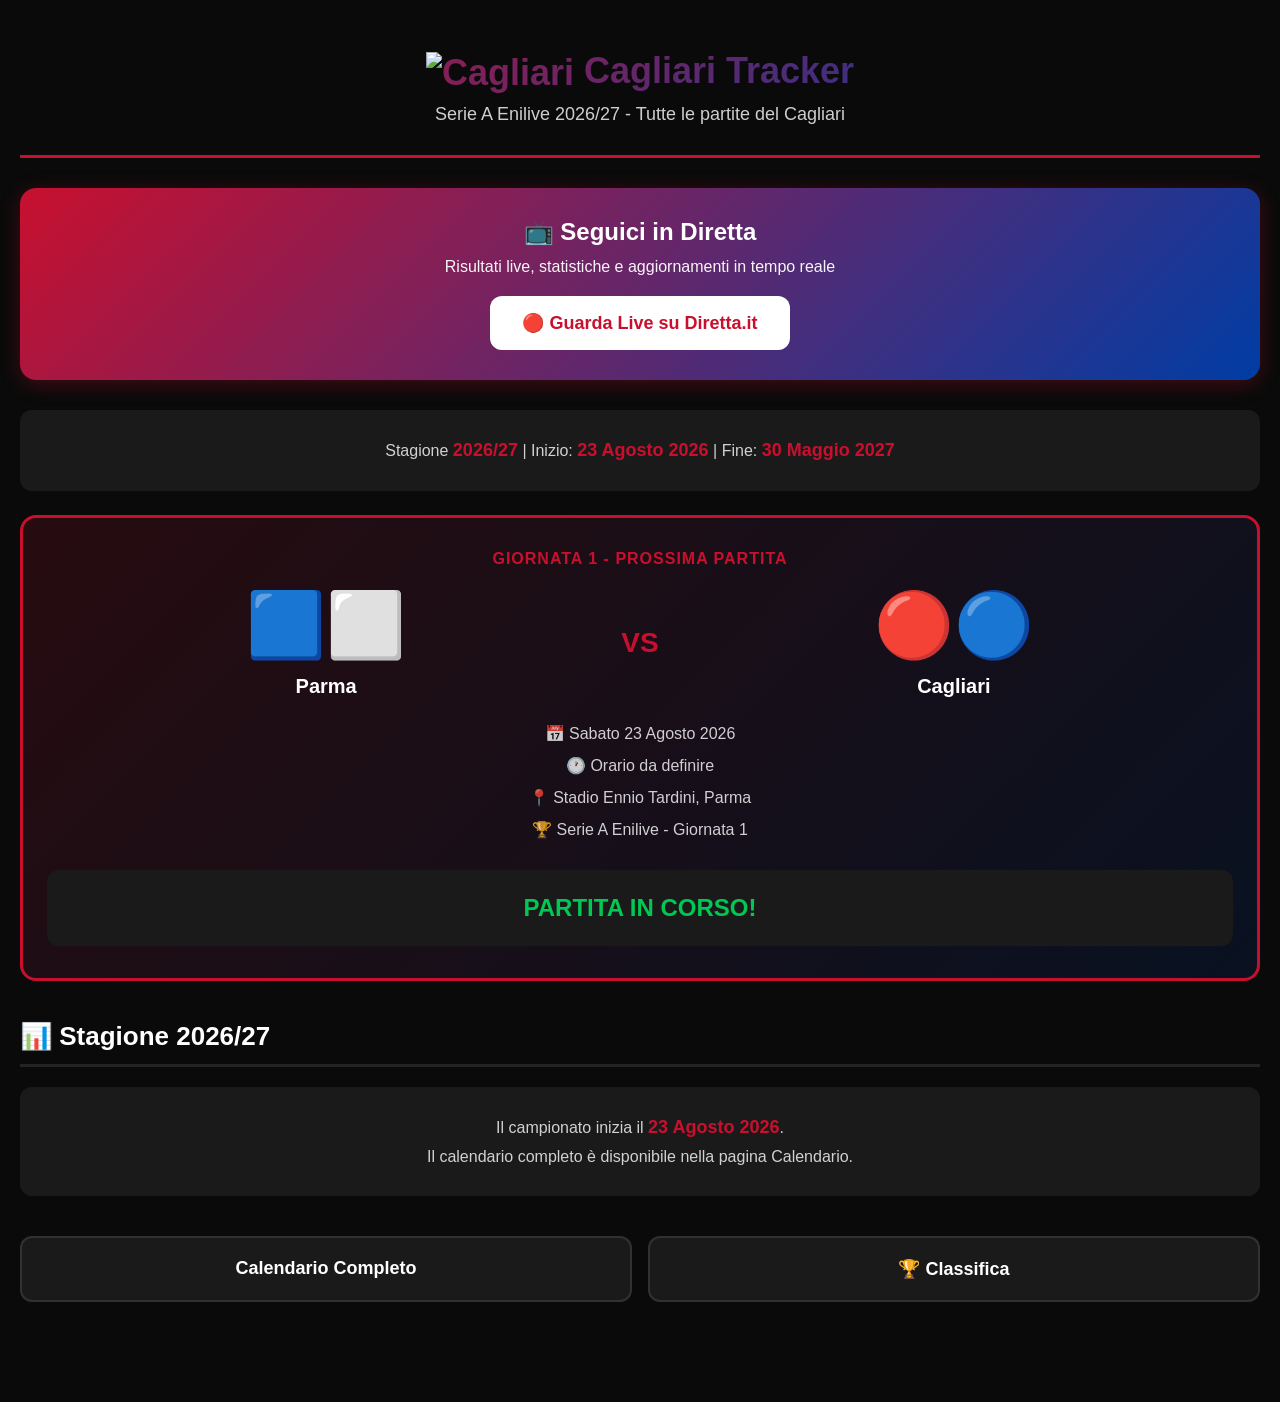
==== commit 88d7048a: "Add logo image to Cagliari Tracker header" ====
--- a/index.html
+++ b/index.html
@@ -250,7 +250,7 @@
 </head>
 <body>
     <div class="header">
-        <h1>🔴 Cagliari Tracker</h1>
+       <h1><img src="https://upload.wikimedia.org/wikipedia/commons/9/9c/Cagliari_Calcio_1920.svg" alt="Cagliari" style="width: 40px; height: 40px; vertical-align: middle; margin-right: 10px;">Cagliari Tracker</h1>
         <p>Serie A Enilive 2026/27 - Tutte le partite del Cagliari</p>
     </div>
 
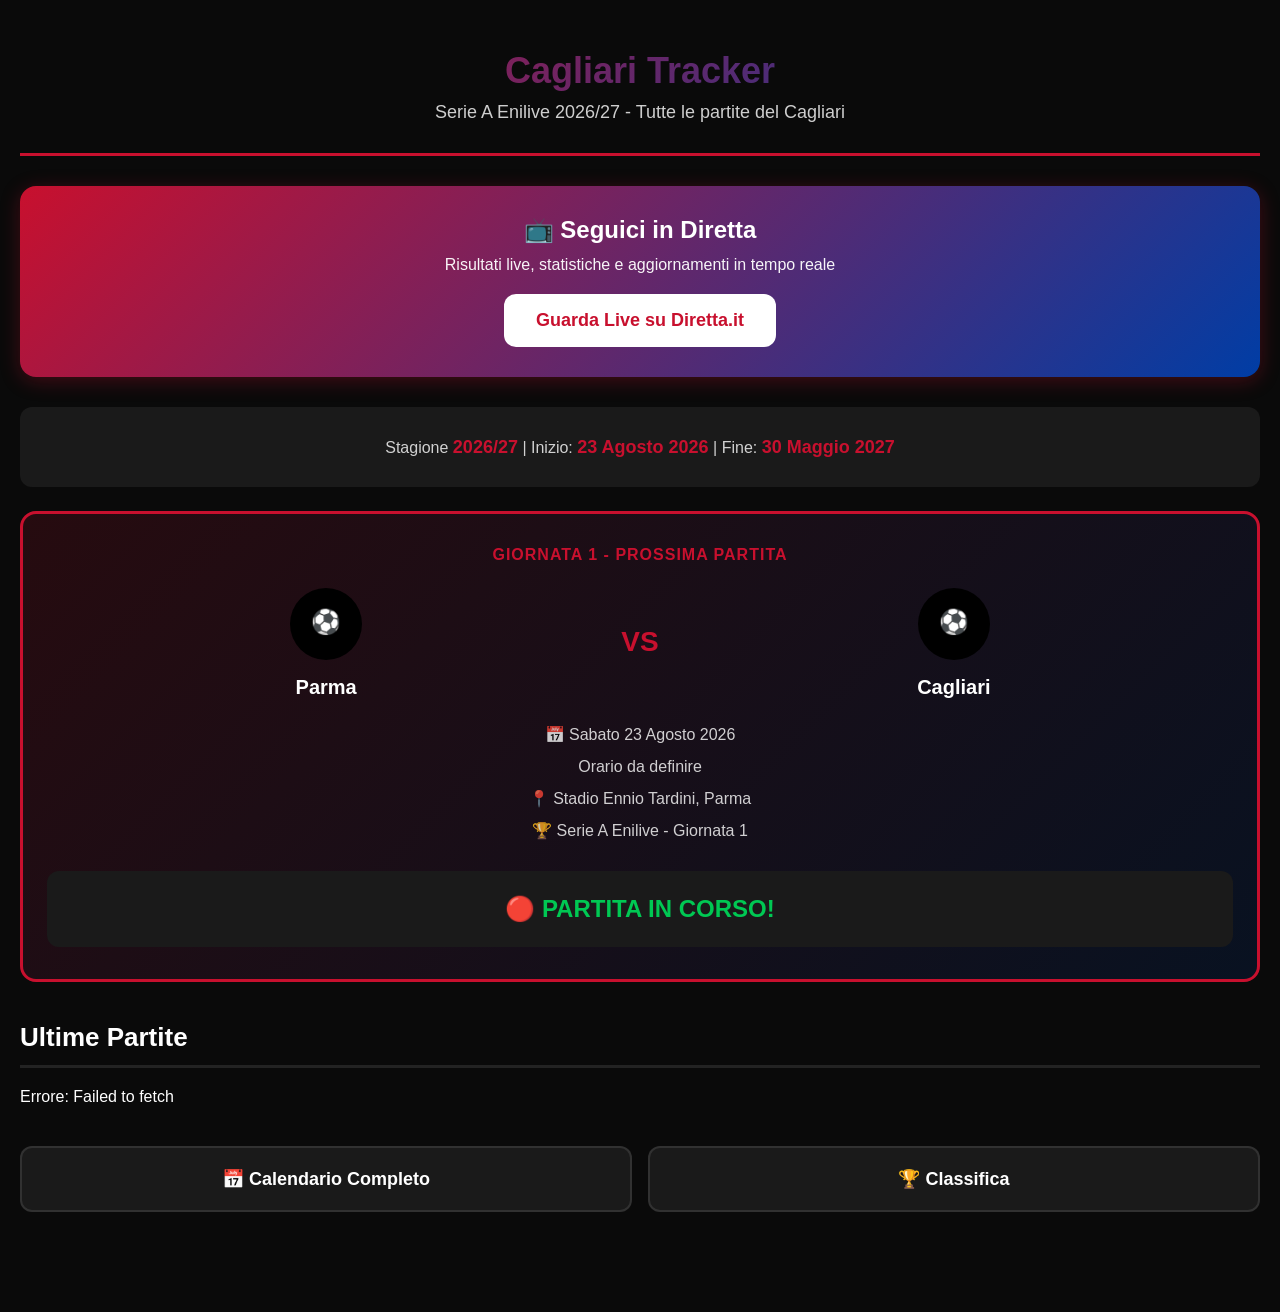
==== commit 30a0e35d: "Update index.html" ====
--- a/index.html
+++ b/index.html
@@ -105,9 +105,13 @@
             flex: 1;
             text-align: center;
         }
-        .team-flag {
-            font-size: 64px;
-            margin-bottom: 12px;
+        .team-logo {
+            width: 80px;
+            height: 80px;
+            object-fit: contain;
+            margin: 0 auto 12px;
+            display: block;
+            background: transparent;
         }
         .team-name {
             font-weight: 700;
@@ -178,6 +182,11 @@
         .match-card-team.away {
             justify-content: flex-end;
         }
+        .match-card-logo {
+            width: 42px;
+            height: 42px;
+            object-fit: contain;
+        }
         .match-card-score {
             font-size: 24px;
             font-weight: 800;
@@ -241,7 +250,7 @@
         @media (max-width: 480px) {
             .header h1 { font-size: 28px; }
             .header p { font-size: 16px; }
-            .team-flag { font-size: 48px; }
+            .team-logo { width: 60px; height: 60px; }
             .team-name { font-size: 16px; }
             .countdown-timer { font-size: 32px; }
             .nav-link { font-size: 16px; }
@@ -250,7 +259,7 @@
 </head>
 <body>
     <div class="header">
-       <h1><img src="https://upload.wikimedia.org/wikipedia/commons/9/9c/Cagliari_Calcio_1920.svg" alt="Cagliari" style="width: 40px; height: 40px; vertical-align: middle; margin-right: 10px;">Cagliari Tracker</h1>
+        <h1> Cagliari Tracker</h1>
         <p>Serie A Enilive 2026/27 - Tutte le partite del Cagliari</p>
     </div>
 
@@ -259,7 +268,7 @@
         <h3>📺 Seguici in Diretta</h3>
         <p>Risultati live, statistiche e aggiornamenti in tempo reale</p>
         <a href="https://www.diretta.it/calcio/italia/serie-a/cagliari/" target="_blank" class="live-btn">
-            🔴 Guarda Live su Diretta.it
+             Guarda Live su Diretta.it
         </a>
     </div>
 
@@ -273,18 +282,18 @@
         <div class="next-match-label">Giornata 1 - Prossima Partita</div>
         <div class="next-match-teams">
             <div class="team">
-                <div class="team-flag">🟦⬜</div>
+                <img class="team-logo" src="https://media.api-sports.io/football/teams/506.png" alt="Parma" onerror="this.src='data:image/svg+xml;utf8,' + encodeURIComponent('<svg xmlns=\'http://www.w3.org/2000/svg\' viewBox=\'0 0 100 100\'><circle cx=\'50\' cy=\'50\' r=\'45\' fill=\'%23c8102e\'/><text x=\'50\' y=\'57\' font-size=\'30\' text-anchor=\'middle\' fill=\'white\'>⚽</text></svg>')">
                 <div class="team-name">Parma</div>
             </div>
             <div class="vs">VS</div>
             <div class="team">
-                <div class="team-flag">🔴🔵</div>
+                <img class="team-logo" src="https://media.api-sports.io/football/teams/490.png" alt="Cagliari" onerror="this.src='data:image/svg+xml;utf8,' + encodeURIComponent('<svg xmlns=\'http://www.w3.org/2000/svg\' viewBox=\'0 0 100 100\'><circle cx=\'50\' cy=\'50\' r=\'45\' fill=\'%23c8102e\'/><text x=\'50\' y=\'57\' font-size=\'30\' text-anchor=\'middle\' fill=\'white\'>⚽</text></svg>')">
                 <div class="team-name">Cagliari</div>
             </div>
         </div>
         <div class="match-info">
             📅 Sabato 23 Agosto 2026<br>
-            🕐 Orario da definire<br>
+             Orario da definire<br>
             📍 Stadio Ennio Tardini, Parma<br>
             🏆 Serie A Enilive - Giornata 1
         </div>
@@ -295,19 +304,54 @@
     </div>
 
     <!-- Ultime Partite -->
-    <h2 class="section-title">📊 Stagione 2026/27</h2>
-    <div class="season-info">
-        <p>Il campionato inizia il <strong>23 Agosto 2026</strong>.<br>
-        Il calendario completo è disponibile nella pagina Calendario.</p>
+    <h2 class="section-title">Ultime Partite</h2>
+    <div id="recentMatches">
+        <div class="loading">Caricamento...</div>
     </div>
 
     <!-- Navigazione -->
     <div class="nav-links">
-        <a href="partite.html" class="nav-link"> Calendario Completo</a>
+        <a href="partite.html" class="nav-link">📅 Calendario Completo</a>
         <a href="classifica.html" class="nav-link">🏆 Classifica</a>
     </div>
 
     <script>
+        const API_KEY = 'cdd1a87ea50a411880249e70138e0233';
+        const API_BASE = 'https://api.football-data.org/v4';
+        const SERIE_A_CODE = 'SA';
+        
+        // Logo fallback SVG inline
+        const defaultLogo = 'data:image/svg+xml;utf8,' + encodeURIComponent(`
+            <svg xmlns="http://www.w3.org/2000/svg" viewBox="0 0 100 100">
+                <circle cx="50" cy="50" r="45" fill="#c8102e" stroke="#003da5" stroke-width="3"/>
+                <text x="50" y="57" font-size="30" text-anchor="middle" fill="white" font-weight="bold">⚽</text>
+            </svg>
+        `);
+        
+        // Loghi squadre da API-Football
+        const teamLogos = {
+            "Atalanta": "https://media.api-sports.io/football/teams/499.png",
+            "Bologna": "https://media.api-sports.io/football/teams/500.png",
+            "Cagliari": "https://media.api-sports.io/football/teams/490.png",
+            "Como": "https://media.api-sports.io/football/teams/511.png",
+            "Fiorentina": "https://media.api-sports.io/football/teams/502.png",
+            "Frosinone": "https://media.api-sports.io/football/teams/512.png",
+            "Genoa": "https://media.api-sports.io/football/teams/495.png",
+            "Inter": "https://media.api-sports.io/football/teams/505.png",
+            "Juventus": "https://media.api-sports.io/football/teams/496.png",
+            "Lazio": "https://media.api-sports.io/football/teams/487.png",
+            "Lecce": "https://media.api-sports.io/football/teams/867.png",
+            "Milan": "https://media.api-sports.io/football/teams/489.png",
+            "Monza": "https://media.api-sports.io/football/teams/1579.png",
+            "Napoli": "https://media.api-sports.io/football/teams/492.png",
+            "Parma": "https://media.api-sports.io/football/teams/506.png",
+            "Roma": "https://media.api-sports.io/football/teams/497.png",
+            "Sassuolo": "https://media.api-sports.io/football/teams/488.png",
+            "Torino": "https://media.api-sports.io/football/teams/503.png",
+            "Udinese": "https://media.api-sports.io/football/teams/494.png",
+            "Venezia": "https://media.api-sports.io/football/teams/517.png"
+        };
+
         // Countdown alla prima partita
         const FIRST_MATCH = new Date('2026-08-23T20:45:00');
         
@@ -316,7 +360,7 @@
             const diff = FIRST_MATCH - now;
             
             if (diff <= 0) {
-                document.getElementById('countdown').innerHTML = '<div style="color: var(--success); font-weight: 700; font-size: 24px;"> PARTITA IN CORSO!</div>';
+                document.getElementById('countdown').innerHTML = '<div style="color: var(--success); font-weight: 700; font-size: 24px;">🔴 PARTITA IN CORSO!</div>';
                 return;
             }
             
@@ -331,6 +375,82 @@
         
         setInterval(updateCountdown, 1000);
         updateCountdown();
+
+        // Carica ultime partite
+        async function loadRecentMatches() {
+            try {
+                console.log('Caricamento ultime partite...');
+                
+                const response = await fetch(`${API_BASE}/competitions/${SERIE_A_CODE}/matches?status=FINISHED`, {
+                    headers: { 'X-Auth-Token': API_KEY }
+                });
+                
+                if (!response.ok) {
+                    throw new Error('API Error: ' + response.status);
+                }
+                
+                const data = await response.json();
+                console.log('Partite finite ricevute:', data.matches ? data.matches.length : 0);
+                
+                const cagliariMatches = data.matches.filter(m => 
+                    m.homeTeam.name.includes('Cagliari') || m.awayTeam.name.includes('Cagliari')
+                ).slice(-5);
+                
+                console.log('Partite Cagliari trovate:', cagliariMatches.length);
+                
+                if (cagliariMatches.length > 0) {
+                    const html = cagliariMatches.map(match => {
+                        const matchDate = new Date(match.utcDate);
+                        const isHome = match.homeTeam.name.includes('Cagliari');
+                        const cagliariScore = isHome ? match.score.fullTime.home : match.score.fullTime.away;
+                        const opponentScore = isHome ? match.score.fullTime.away : match.score.fullTime.home;
+                        const opponent = isHome ? match.awayTeam.name : match.homeTeam.name;
+                        const result = cagliariScore > opponentScore ? 'V' : (cagliariScore < opponentScore ? 'S' : 'P');
+                        const resultColor = result === 'V' ? '#00c853' : (result === 'S' ? '#ff3d00' : '#ffd600');
+                        
+                        const cagliariLogo = teamLogos['Cagliari'] || defaultLogo;
+                        const opponentLogo = teamLogos[opponent] || defaultLogo;
+                        
+                        return `
+                            <div class="match-card">
+                                <div class="match-card-header">
+                                    <span>${match.competition.name}</span>
+                                    <span>${matchDate.toLocaleDateString('it-IT', { day: 'numeric', month: 'short', year: 'numeric' })}</span>
+                                </div>
+                                <div class="match-card-teams">
+                                    <div class="match-card-team">
+                                        <img class="match-card-logo" src="${isHome ? cagliariLogo : opponentLogo}" alt="${isHome ? 'Cagliari' : opponent}" onerror="this.src='${defaultLogo}'">
+                                        <span>${match.homeTeam.name}</span>
+                                    </div>
+                                    <div class="match-card-score">${match.score.fullTime.home} - ${match.score.fullTime.away}</div>
+                                    <div class="match-card-team away">
+                                        <span>${match.awayTeam.name}</span>
+                                        <img class="match-card-logo" src="${!isHome ? cagliariLogo : opponentLogo}" alt="${!isHome ? 'Cagliari' : opponent}" onerror="this.src='${defaultLogo}'">
+                                    </div>
+                                </div>
+                                <div style="text-align: center;">
+                                    <span class="result-badge" style="background: ${resultColor};">${result === 'V' ? 'Vittoria' : (result === 'S' ? 'Sconfitta' : 'Pareggio')}</span>
+                                </div>
+                            </div>
+                        `;
+                    }).join('');
+                    
+                    document.getElementById('recentMatches').innerHTML = html;
+                } else {
+                    document.getElementById('recentMatches').innerHTML = '<div class="loading">Nessuna partita recente del Cagliari</div>';
+                }
+            } catch (error) {
+                console.error('Errore caricamento:', error);
+                document.getElementById('recentMatches').innerHTML = '<div class="error">Errore: ' + error.message + '</div>';
+            }
+        }
+
+        // Inizializza
+        loadRecentMatches();
+        
+        setInterval(() => {
+            loadRecentMatches();
+        }, 300000);
     </script>
 </body>
 </html>
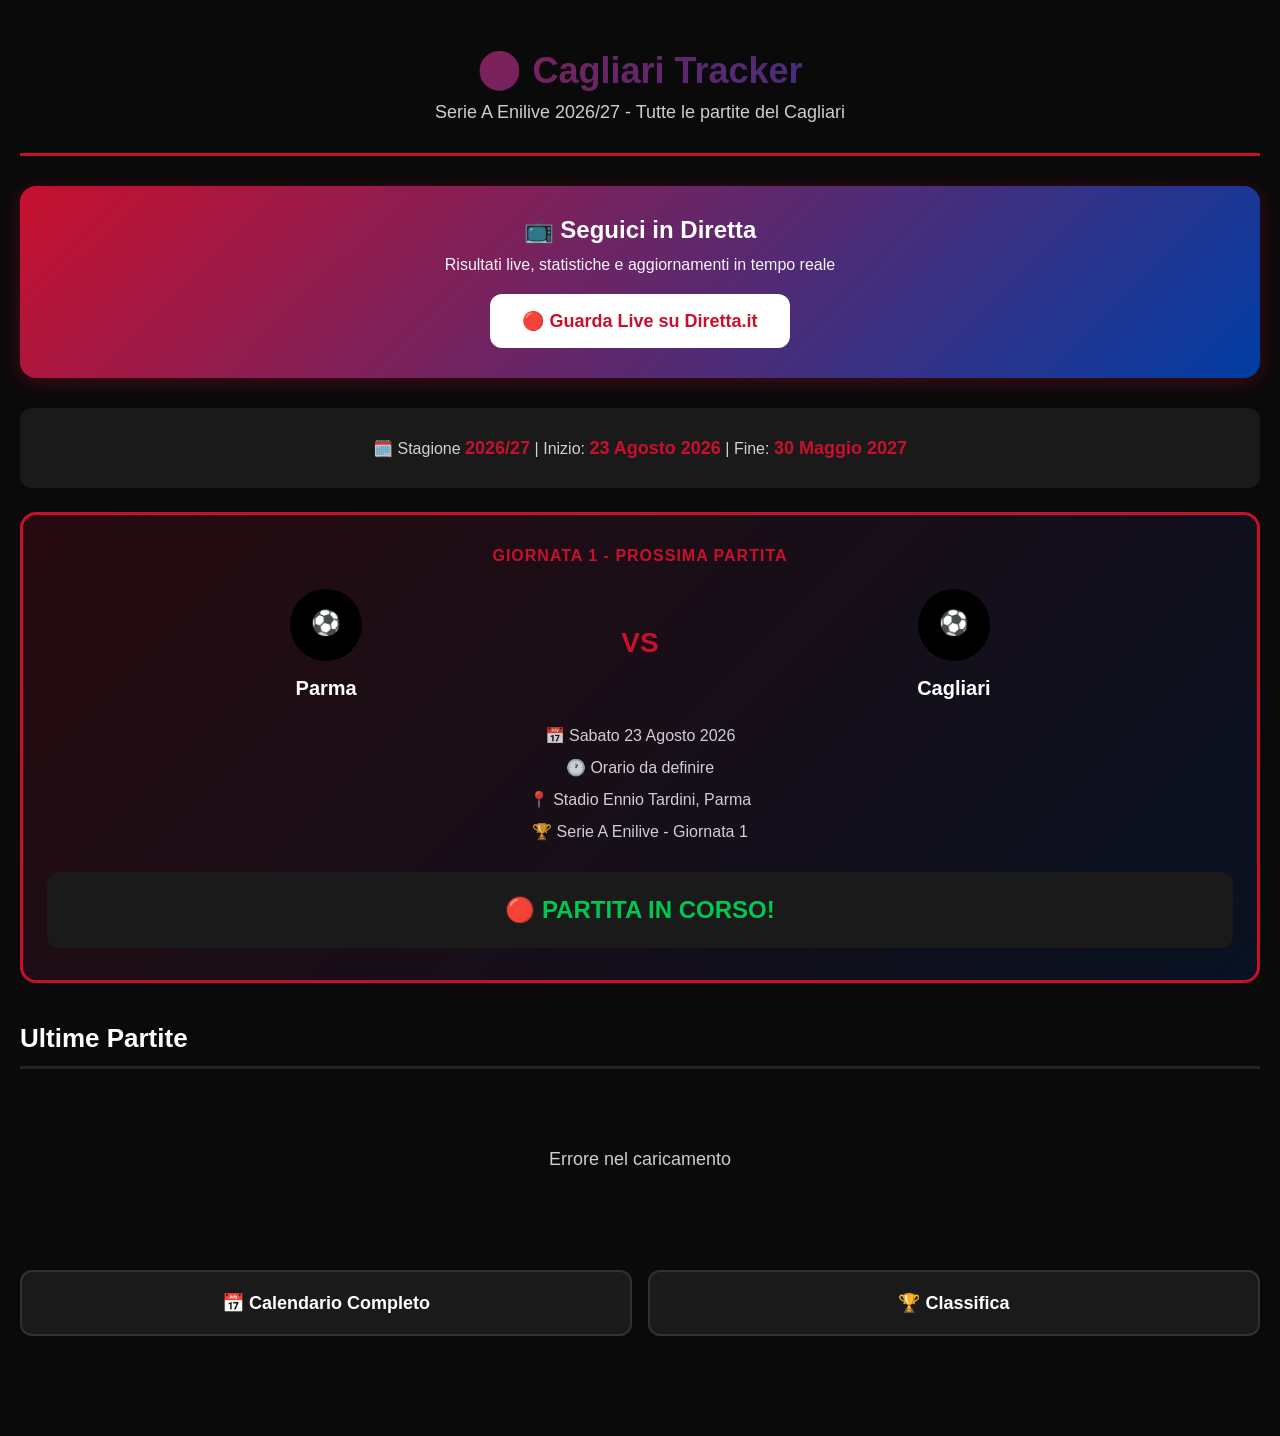
==== commit c95d4b7f: "Update index.html" ====
--- a/index.html
+++ b/index.html
@@ -6,294 +6,78 @@
     <meta name="theme-color" content="#c8102e">
     <title>Cagliari Tracker - Serie A 2026/27</title>
     <style>
-        :root {
-            --cagliari-red: #c8102e;
-            --cagliari-blue: #003da5;
-            --bg-primary: #0a0a0a;
-            --bg-card: #1a1a1a;
-            --bg-card-hover: #2a2a2a;
-            --text-primary: #ffffff;
-            --text-secondary: rgba(255,255,255,0.8);
-            --success: #00c853;
-            --danger: #ff3d00;
-            --warning: #ffd600;
-        }
+        :root { --cagliari-red: #c8102e; --cagliari-blue: #003da5; --bg-primary: #0a0a0a; --bg-card: #1a1a1a; --bg-card-hover: #2a2a2a; --text-primary: #ffffff; --text-secondary: rgba(255,255,255,0.8); --success: #00c853; --danger: #ff3d00; --warning: #ffd600; }
         * { margin: 0; padding: 0; box-sizing: border-box; }
-        body {
-            font-family: -apple-system, BlinkMacSystemFont, 'Segoe UI', Roboto, sans-serif;
-            background: var(--bg-primary);
-            color: var(--text-primary);
-            padding: 20px;
-            padding-bottom: 100px;
-            font-size: 16px;
-        }
-        .header {
-            text-align: center;
-            padding: 30px 20px;
-            border-bottom: 3px solid var(--cagliari-red);
-            margin-bottom: 30px;
-        }
-        .header h1 {
-            font-size: 36px;
-            font-weight: 800;
-            background: linear-gradient(135deg, var(--cagliari-red), var(--cagliari-blue));
-            -webkit-background-clip: text;
-            -webkit-text-fill-color: transparent;
-            margin-bottom: 10px;
-        }
-        .header p {
-            color: var(--text-secondary);
-            font-size: 18px;
-            font-weight: 500;
-        }
-        .live-banner {
-            background: linear-gradient(135deg, var(--cagliari-red), var(--cagliari-blue));
-            border-radius: 16px;
-            padding: 30px;
-            text-align: center;
-            margin-bottom: 30px;
-            box-shadow: 0 4px 20px rgba(200,16,46,0.3);
-        }
-        .live-banner h3 {
-            font-size: 24px;
-            margin-bottom: 12px;
-            font-weight: 700;
-        }
-        .live-banner p {
-            font-size: 16px;
-            opacity: 0.95;
-            margin-bottom: 20px;
-        }
-        .live-btn {
-            display: inline-block;
-            background: white;
-            color: var(--cagliari-red);
-            padding: 16px 32px;
-            border-radius: 12px;
-            text-decoration: none;
-            font-weight: 700;
-            font-size: 18px;
-            transition: transform 0.3s;
-        }
-        .live-btn:hover {
-            transform: scale(1.05);
-        }
-        .next-match {
-            background: linear-gradient(135deg, rgba(200,16,46,0.15), rgba(0,61,165,0.15));
-            border: 3px solid var(--cagliari-red);
-            border-radius: 16px;
-            padding: 32px 24px;
-            margin-bottom: 30px;
-            text-align: center;
-        }
-        .next-match-label {
-            color: var(--cagliari-red);
-            font-weight: 700;
-            font-size: 16px;
-            margin-bottom: 20px;
-            text-transform: uppercase;
-            letter-spacing: 1px;
-        }
-        .next-match-teams {
-            display: flex;
-            justify-content: space-between;
-            align-items: center;
-            gap: 16px;
-            margin: 20px 0;
-        }
-        .team {
-            flex: 1;
-            text-align: center;
-        }
-        .team-logo {
-            width: 80px;
-            height: 80px;
-            object-fit: contain;
-            margin: 0 auto 12px;
-            display: block;
-            background: transparent;
-        }
-        .team-name {
-            font-weight: 700;
-            font-size: 20px;
-        }
-        .vs {
-            font-size: 28px;
-            font-weight: 800;
-            color: var(--cagliari-red);
-        }
-        .match-info {
-            color: var(--text-secondary);
-            font-size: 16px;
-            margin-top: 20px;
-            line-height: 2;
-        }
-        .countdown {
-            background: var(--bg-card);
-            border-radius: 12px;
-            padding: 24px;
-            text-align: center;
-            margin-top: 24px;
-        }
-        .countdown-timer {
-            font-size: 42px;
-            font-weight: 800;
-            color: var(--cagliari-red);
-        }
-        .section-title {
-            font-size: 26px;
-            margin: 40px 0 20px;
-            padding-bottom: 12px;
-            border-bottom: 3px solid rgba(255,255,255,0.1);
-            font-weight: 700;
-        }
-        .match-card {
-            background: var(--bg-card);
-            border-radius: 12px;
-            padding: 20px;
-            margin-bottom: 16px;
-            border-left: 5px solid var(--cagliari-red);
-            transition: background 0.3s;
-        }
-        .match-card:hover {
-            background: var(--bg-card-hover);
-        }
-        .match-card-header {
-            display: flex;
-            justify-content: space-between;
-            font-size: 14px;
-            color: var(--text-secondary);
-            margin-bottom: 16px;
-            font-weight: 600;
-        }
-        .match-card-teams {
-            display: flex;
-            justify-content: space-between;
-            align-items: center;
-        }
-        .match-card-team {
-            display: flex;
-            align-items: center;
-            gap: 12px;
-            flex: 1;
-            font-size: 16px;
-            font-weight: 600;
-        }
-        .match-card-team.away {
-            justify-content: flex-end;
-        }
-        .match-card-logo {
-            width: 42px;
-            height: 42px;
-            object-fit: contain;
-        }
-        .match-card-score {
-            font-size: 24px;
-            font-weight: 800;
-            color: var(--cagliari-red);
-            min-width: 80px;
-            text-align: center;
-        }
-        .result-badge {
-            display: inline-block;
-            padding: 6px 16px;
-            border-radius: 12px;
-            font-size: 14px;
-            font-weight: 700;
-            color: white;
-            margin-top: 12px;
-        }
-        .nav-links {
-            display: flex;
-            gap: 16px;
-            margin-top: 40px;
-        }
-        .nav-link {
-            flex: 1;
-            background: var(--bg-card);
-            border: 2px solid rgba(255,255,255,0.1);
-            border-radius: 12px;
-            padding: 20px;
-            text-align: center;
-            text-decoration: none;
-            color: var(--text-primary);
-            font-weight: 700;
-            font-size: 18px;
-            transition: all 0.3s;
-        }
-        .nav-link:hover {
-            background: var(--cagliari-red);
-            border-color: var(--cagliari-red);
-        }
-        .loading {
-            text-align: center;
-            padding: 60px;
-            color: var(--text-secondary);
-            font-size: 18px;
-        }
-        .season-info {
-            background: var(--bg-card);
-            border-radius: 12px;
-            padding: 24px;
-            margin-bottom: 24px;
-            text-align: center;
-        }
-        .season-info p {
-            color: var(--text-secondary);
-            font-size: 16px;
-            line-height: 1.8;
-        }
-        .season-info strong {
-            color: var(--cagliari-red);
-            font-size: 18px;
-        }
-        @media (max-width: 480px) {
-            .header h1 { font-size: 28px; }
-            .header p { font-size: 16px; }
-            .team-logo { width: 60px; height: 60px; }
-            .team-name { font-size: 16px; }
-            .countdown-timer { font-size: 32px; }
-            .nav-link { font-size: 16px; }
-        }
+        body { font-family: -apple-system, BlinkMacSystemFont, 'Segoe UI', Roboto, sans-serif; background: var(--bg-primary); color: var(--text-primary); padding: 20px; padding-bottom: 100px; font-size: 16px; }
+        .header { text-align: center; padding: 30px 20px; border-bottom: 3px solid var(--cagliari-red); margin-bottom: 30px; }
+        .header h1 { font-size: 36px; font-weight: 800; background: linear-gradient(135deg, var(--cagliari-red), var(--cagliari-blue)); -webkit-background-clip: text; -webkit-text-fill-color: transparent; margin-bottom: 10px; }
+        .header p { color: var(--text-secondary); font-size: 18px; font-weight: 500; }
+        .live-banner { background: linear-gradient(135deg, var(--cagliari-red), var(--cagliari-blue)); border-radius: 16px; padding: 30px; text-align: center; margin-bottom: 30px; box-shadow: 0 4px 20px rgba(200,16,46,0.3); }
+        .live-banner h3 { font-size: 24px; margin-bottom: 12px; font-weight: 700; }
+        .live-banner p { font-size: 16px; opacity: 0.95; margin-bottom: 20px; }
+        .live-btn { display: inline-block; background: white; color: var(--cagliari-red); padding: 16px 32px; border-radius: 12px; text-decoration: none; font-weight: 700; font-size: 18px; transition: transform 0.3s; }
+        .live-btn:hover { transform: scale(1.05); }
+        .next-match { background: linear-gradient(135deg, rgba(200,16,46,0.15), rgba(0,61,165,0.15)); border: 3px solid var(--cagliari-red); border-radius: 16px; padding: 32px 24px; margin-bottom: 30px; text-align: center; }
+        .next-match-label { color: var(--cagliari-red); font-weight: 700; font-size: 16px; margin-bottom: 20px; text-transform: uppercase; letter-spacing: 1px; }
+        .next-match-teams { display: flex; justify-content: space-between; align-items: center; gap: 16px; margin: 20px 0; }
+        .team { flex: 1; text-align: center; }
+        .team-logo { width: 80px; height: 80px; object-fit: contain; margin: 0 auto 12px; display: block; background: transparent; }
+        .team-name { font-weight: 700; font-size: 20px; }
+        .vs { font-size: 28px; font-weight: 800; color: var(--cagliari-red); }
+        .match-info { color: var(--text-secondary); font-size: 16px; margin-top: 20px; line-height: 2; }
+        .countdown { background: var(--bg-card); border-radius: 12px; padding: 24px; text-align: center; margin-top: 24px; }
+        .countdown-timer { font-size: 42px; font-weight: 800; color: var(--cagliari-red); }
+        .section-title { font-size: 26px; margin: 40px 0 20px; padding-bottom: 12px; border-bottom: 3px solid rgba(255,255,255,0.1); font-weight: 700; }
+        .match-card { background: var(--bg-card); border-radius: 12px; padding: 20px; margin-bottom: 16px; border-left: 5px solid var(--cagliari-red); transition: background 0.3s; }
+        .match-card:hover { background: var(--bg-card-hover); }
+        .match-card-header { display: flex; justify-content: space-between; font-size: 14px; color: var(--text-secondary); margin-bottom: 16px; font-weight: 600; }
+        .match-card-teams { display: flex; justify-content: space-between; align-items: center; }
+        .match-card-team { display: flex; align-items: center; gap: 12px; flex: 1; font-size: 16px; font-weight: 600; }
+        .match-card-team.away { justify-content: flex-end; }
+        .match-card-logo { width: 42px; height: 42px; object-fit: contain; }
+        .match-card-score { font-size: 24px; font-weight: 800; color: var(--cagliari-red); min-width: 80px; text-align: center; }
+        .result-badge { display: inline-block; padding: 6px 16px; border-radius: 12px; font-size: 14px; font-weight: 700; color: white; margin-top: 12px; }
+        .nav-links { display: flex; gap: 16px; margin-top: 40px; }
+        .nav-link { flex: 1; background: var(--bg-card); border: 2px solid rgba(255,255,255,0.1); border-radius: 12px; padding: 20px; text-align: center; text-decoration: none; color: var(--text-primary); font-weight: 700; font-size: 18px; transition: all 0.3s; }
+        .nav-link:hover { background: var(--cagliari-red); border-color: var(--cagliari-red); }
+        .loading { text-align: center; padding: 60px; color: var(--text-secondary); font-size: 18px; }
+        .season-info { background: var(--bg-card); border-radius: 12px; padding: 24px; margin-bottom: 24px; text-align: center; }
+        .season-info p { color: var(--text-secondary); font-size: 16px; line-height: 1.8; }
+        .season-info strong { color: var(--cagliari-red); font-size: 18px; }
+        @media (max-width: 480px) { .header h1 { font-size: 28px; } .header p { font-size: 16px; } .team-logo { width: 60px; height: 60px; } .team-name { font-size: 16px; } .countdown-timer { font-size: 32px; } .nav-link { font-size: 16px; } }
     </style>
 </head>
 <body>
     <div class="header">
-        <h1> Cagliari Tracker</h1>
+        <h1>🔴 Cagliari Tracker</h1>
         <p>Serie A Enilive 2026/27 - Tutte le partite del Cagliari</p>
     </div>
-
-    <!-- Widget Live -->
     <div class="live-banner">
         <h3>📺 Seguici in Diretta</h3>
         <p>Risultati live, statistiche e aggiornamenti in tempo reale</p>
-        <a href="https://www.diretta.it/calcio/italia/serie-a/cagliari/" target="_blank" class="live-btn">
-             Guarda Live su Diretta.it
-        </a>
+        <a href="https://www.diretta.it/calcio/italia/serie-a/cagliari/" target="_blank" class="live-btn">🔴 Guarda Live su Diretta.it</a>
+    </div>
+    <div class="season-info">
+        <p>🗓️ Stagione <strong>2026/27</strong> | Inizio: <strong>23 Agosto 2026</strong> | Fine: <strong>30 Maggio 2027</strong></p>
     </div>
 
-    <!-- Info Stagione -->
-    <div class="season-info">
-        <p> Stagione <strong>2026/27</strong> | Inizio: <strong>23 Agosto 2026</strong> | Fine: <strong>30 Maggio 2027</strong></p>
-    </div>
-
-    <!-- Prossima Partita -->
     <div class="next-match" id="nextMatch">
         <div class="next-match-label">Giornata 1 - Prossima Partita</div>
         <div class="next-match-teams">
             <div class="team">
-                <img class="team-logo" src="https://media.api-sports.io/football/teams/506.png" alt="Parma" onerror="this.src='data:image/svg+xml;utf8,' + encodeURIComponent('<svg xmlns=\'http://www.w3.org/2000/svg\' viewBox=\'0 0 100 100\'><circle cx=\'50\' cy=\'50\' r=\'45\' fill=\'%23c8102e\'/><text x=\'50\' y=\'57\' font-size=\'30\' text-anchor=\'middle\' fill=\'white\'>⚽</text></svg>')">
+                <!-- LINK DIRETTO E GARANTITO PER PARMA CON CACHE-BUSTER -->
+                <img class="team-logo" src="https://upload.wikimedia.org/wikipedia/commons/thumb/3/3b/Parma_Calcio_1913.svg/1200px-Parma_Calcio_1913.svg.png?v=3" alt="Parma" onerror="this.src='data:image/svg+xml;utf8,' + encodeURIComponent('<svg xmlns=\'http://www.w3.org/2000/svg\' viewBox=\'0 0 100 100\'><circle cx=\'50\' cy=\'50\' r=\'45\' fill=\'%23c8102e\'/><text x=\'50\' y=\'57\' font-size=\'30\' text-anchor=\'middle\' fill=\'white\'>⚽</text></svg>')">
                 <div class="team-name">Parma</div>
             </div>
             <div class="vs">VS</div>
             <div class="team">
-                <img class="team-logo" src="https://media.api-sports.io/football/teams/490.png" alt="Cagliari" onerror="this.src='data:image/svg+xml;utf8,' + encodeURIComponent('<svg xmlns=\'http://www.w3.org/2000/svg\' viewBox=\'0 0 100 100\'><circle cx=\'50\' cy=\'50\' r=\'45\' fill=\'%23c8102e\'/><text x=\'50\' y=\'57\' font-size=\'30\' text-anchor=\'middle\' fill=\'white\'>⚽</text></svg>')">
+                <img class="team-logo" src="https://upload.wikimedia.org/wikipedia/commons/thumb/0/0e/Cagliari_Calcio_1920.svg/1200px-Cagliari_Calcio_1920.svg.png?v=3" alt="Cagliari" onerror="this.src='data:image/svg+xml;utf8,' + encodeURIComponent('<svg xmlns=\'http://www.w3.org/2000/svg\' viewBox=\'0 0 100 100\'><circle cx=\'50\' cy=\'50\' r=\'45\' fill=\'%23c8102e\'/><text x=\'50\' y=\'57\' font-size=\'30\' text-anchor=\'middle\' fill=\'white\'>⚽</text></svg>')">
                 <div class="team-name">Cagliari</div>
             </div>
         </div>
         <div class="match-info">
             📅 Sabato 23 Agosto 2026<br>
-             Orario da definire<br>
+            🕐 Orario da definire<br>
             📍 Stadio Ennio Tardini, Parma<br>
             🏆 Serie A Enilive - Giornata 1
         </div>
@@ -303,103 +87,55 @@
         </div>
     </div>
 
-    <!-- Ultime Partite -->
     <h2 class="section-title">Ultime Partite</h2>
-    <div id="recentMatches">
-        <div class="loading">Caricamento...</div>
-    </div>
+    <div id="recentMatches"><div class="loading">Caricamento...</div></div>
 
-    <!-- Navigazione -->
     <div class="nav-links">
         <a href="partite.html" class="nav-link">📅 Calendario Completo</a>
         <a href="classifica.html" class="nav-link">🏆 Classifica</a>
     </div>
 
     <script>
-        const API_KEY = 'cdd1a87ea50a411880249e70138e0233';
-        const API_BASE = 'https://api.football-data.org/v4';
-        const SERIE_A_CODE = 'SA';
+        const defaultLogo = 'data:image/svg+xml;utf8,' + encodeURIComponent('<svg xmlns="http://www.w3.org/2000/svg" viewBox="0 0 100 100"><circle cx="50" cy="50" r="45" fill="#c8102e" stroke="#003da5" stroke-width="3"/><text x="50" y="57" font-size="30" text-anchor="middle" fill="white" font-weight="bold">⚽</text></svg>');
         
-        // Logo fallback SVG inline
-        const defaultLogo = 'data:image/svg+xml;utf8,' + encodeURIComponent(`
-            <svg xmlns="http://www.w3.org/2000/svg" viewBox="0 0 100 100">
-                <circle cx="50" cy="50" r="45" fill="#c8102e" stroke="#003da5" stroke-width="3"/>
-                <text x="50" y="57" font-size="30" text-anchor="middle" fill="white" font-weight="bold">⚽</text>
-            </svg>
-        `);
-        
-        // Loghi squadre da API-Football
         const teamLogos = {
-            "Atalanta": "https://media.api-sports.io/football/teams/499.png",
-            "Bologna": "https://media.api-sports.io/football/teams/500.png",
-            "Cagliari": "https://media.api-sports.io/football/teams/490.png",
-            "Como": "https://media.api-sports.io/football/teams/511.png",
-            "Fiorentina": "https://media.api-sports.io/football/teams/502.png",
-            "Frosinone": "https://media.api-sports.io/football/teams/512.png",
-            "Genoa": "https://media.api-sports.io/football/teams/495.png",
-            "Inter": "https://media.api-sports.io/football/teams/505.png",
-            "Juventus": "https://media.api-sports.io/football/teams/496.png",
-            "Lazio": "https://media.api-sports.io/football/teams/487.png",
-            "Lecce": "https://media.api-sports.io/football/teams/867.png",
-            "Milan": "https://media.api-sports.io/football/teams/489.png",
-            "Monza": "https://media.api-sports.io/football/teams/1579.png",
-            "Napoli": "https://media.api-sports.io/football/teams/492.png",
-            "Parma": "https://media.api-sports.io/football/teams/506.png",
-            "Roma": "https://media.api-sports.io/football/teams/497.png",
-            "Sassuolo": "https://media.api-sports.io/football/teams/488.png",
-            "Torino": "https://media.api-sports.io/football/teams/503.png",
-            "Udinese": "https://media.api-sports.io/football/teams/494.png",
-            "Venezia": "https://media.api-sports.io/football/teams/517.png"
+            "Atalanta": "assets/teams/atalanta.png?v=2", "Bologna": "assets/teams/bologna.png?v=2", "Cagliari": "assets/teams/cagliari.png?v=2",
+            "Como": "assets/teams/como.png?v=2", "Fiorentina": "assets/teams/fiorentina.png?v=2", "Frosinone": "assets/teams/frosinone.png?v=2",
+            "Genoa": "assets/teams/genoa.png?v=2", "Inter": "assets/teams/inter.png?v=2", "Juventus": "assets/teams/juventus.png?v=2",
+            "Lazio": "assets/teams/lazio.png?v=2", "Lecce": "assets/teams/lecce.png?v=2", "Milan": "assets/teams/milan.png?v=2",
+            "Monza": "assets/teams/monza.png?v=2", "Napoli": "assets/teams/napoli.png?v=2", 
+            "Parma": "https://upload.wikimedia.org/wikipedia/commons/thumb/3/3b/Parma_Calcio_1913.svg/1200px-Parma_Calcio_1913.svg.png?v=3", 
+            "Roma": "assets/teams/roma.png?v=2", "Sassuolo": "assets/teams/sassuolo.png?v=2", "Torino": "assets/teams/torino.png?v=2",
+            "Udinese": "assets/teams/udinese.png?v=2", "Venezia": "assets/teams/venezia.png?v=2"
         };
 
-        // Countdown alla prima partita
         const FIRST_MATCH = new Date('2026-08-23T20:45:00');
-        
         function updateCountdown() {
             const now = new Date();
             const diff = FIRST_MATCH - now;
-            
             if (diff <= 0) {
                 document.getElementById('countdown').innerHTML = '<div style="color: var(--success); font-weight: 700; font-size: 24px;">🔴 PARTITA IN CORSO!</div>';
                 return;
             }
-            
             const days = Math.floor(diff / (1000 * 60 * 60 * 24));
             const hours = Math.floor((diff % (1000 * 60 * 60 * 24)) / (1000 * 60 * 60));
             const minutes = Math.floor((diff % (1000 * 60 * 60)) / (1000 * 60));
             const seconds = Math.floor((diff % (1000 * 60)) / 1000);
-            
-            document.getElementById('timer').textContent = 
-                `${days}g ${hours}h ${minutes}m ${seconds}s`;
+            document.getElementById('timer').textContent = `${days}g ${hours}h ${minutes}m ${seconds}s`;
         }
-        
         setInterval(updateCountdown, 1000);
         updateCountdown();
 
-        // Carica ultime partite
         async function loadRecentMatches() {
             try {
-                console.log('Caricamento ultime partite...');
-                
-                const response = await fetch(`${API_BASE}/competitions/${SERIE_A_CODE}/matches?status=FINISHED`, {
-                    headers: { 'X-Auth-Token': API_KEY }
+                const response = await fetch('https://api.football-data.org/v4/competitions/SA/matches?status=FINISHED', {
+                    headers: { 'X-Auth-Token': 'cdd1a87ea50a411880249e70138e0233' }
                 });
-                
-                if (!response.ok) {
-                    throw new Error('API Error: ' + response.status);
-                }
-                
                 const data = await response.json();
-                console.log('Partite finite ricevute:', data.matches ? data.matches.length : 0);
-                
-                const cagliariMatches = data.matches.filter(m => 
-                    m.homeTeam.name.includes('Cagliari') || m.awayTeam.name.includes('Cagliari')
-                ).slice(-5);
-                
-                console.log('Partite Cagliari trovate:', cagliariMatches.length);
+                const cagliariMatches = (data.matches || []).filter(m => m.homeTeam.name.includes('Cagliari') || m.awayTeam.name.includes('Cagliari')).slice(-5);
                 
                 if (cagliariMatches.length > 0) {
-                    const html = cagliariMatches.map(match => {
+                    document.getElementById('recentMatches').innerHTML = cagliariMatches.map(match => {
                         const matchDate = new Date(match.utcDate);
                         const isHome = match.homeTeam.name.includes('Cagliari');
                         const cagliariScore = isHome ? match.score.fullTime.home : match.score.fullTime.away;
@@ -407,7 +143,6 @@
                         const opponent = isHome ? match.awayTeam.name : match.homeTeam.name;
                         const result = cagliariScore > opponentScore ? 'V' : (cagliariScore < opponentScore ? 'S' : 'P');
                         const resultColor = result === 'V' ? '#00c853' : (result === 'S' ? '#ff3d00' : '#ffd600');
-                        
                         const cagliariLogo = teamLogos['Cagliari'] || defaultLogo;
                         const opponentLogo = teamLogos[opponent] || defaultLogo;
                         
@@ -428,29 +163,19 @@
                                         <img class="match-card-logo" src="${!isHome ? cagliariLogo : opponentLogo}" alt="${!isHome ? 'Cagliari' : opponent}" onerror="this.src='${defaultLogo}'">
                                     </div>
                                 </div>
-                                <div style="text-align: center;">
-                                    <span class="result-badge" style="background: ${resultColor};">${result === 'V' ? 'Vittoria' : (result === 'S' ? 'Sconfitta' : 'Pareggio')}</span>
-                                </div>
+                                <div style="text-align: center;"><span class="result-badge" style="background: ${resultColor};">${result === 'V' ? 'Vittoria' : (result === 'S' ? 'Sconfitta' : 'Pareggio')}</span></div>
                             </div>
                         `;
                     }).join('');
-                    
-                    document.getElementById('recentMatches').innerHTML = html;
                 } else {
                     document.getElementById('recentMatches').innerHTML = '<div class="loading">Nessuna partita recente del Cagliari</div>';
                 }
             } catch (error) {
-                console.error('Errore caricamento:', error);
-                document.getElementById('recentMatches').innerHTML = '<div class="error">Errore: ' + error.message + '</div>';
+                document.getElementById('recentMatches').innerHTML = '<div class="loading">Errore nel caricamento</div>';
             }
         }
-
-        // Inizializza
         loadRecentMatches();
-        
-        setInterval(() => {
-            loadRecentMatches();
-        }, 300000);
+        setInterval(loadRecentMatches, 300000);
     </script>
 </body>
 </html>
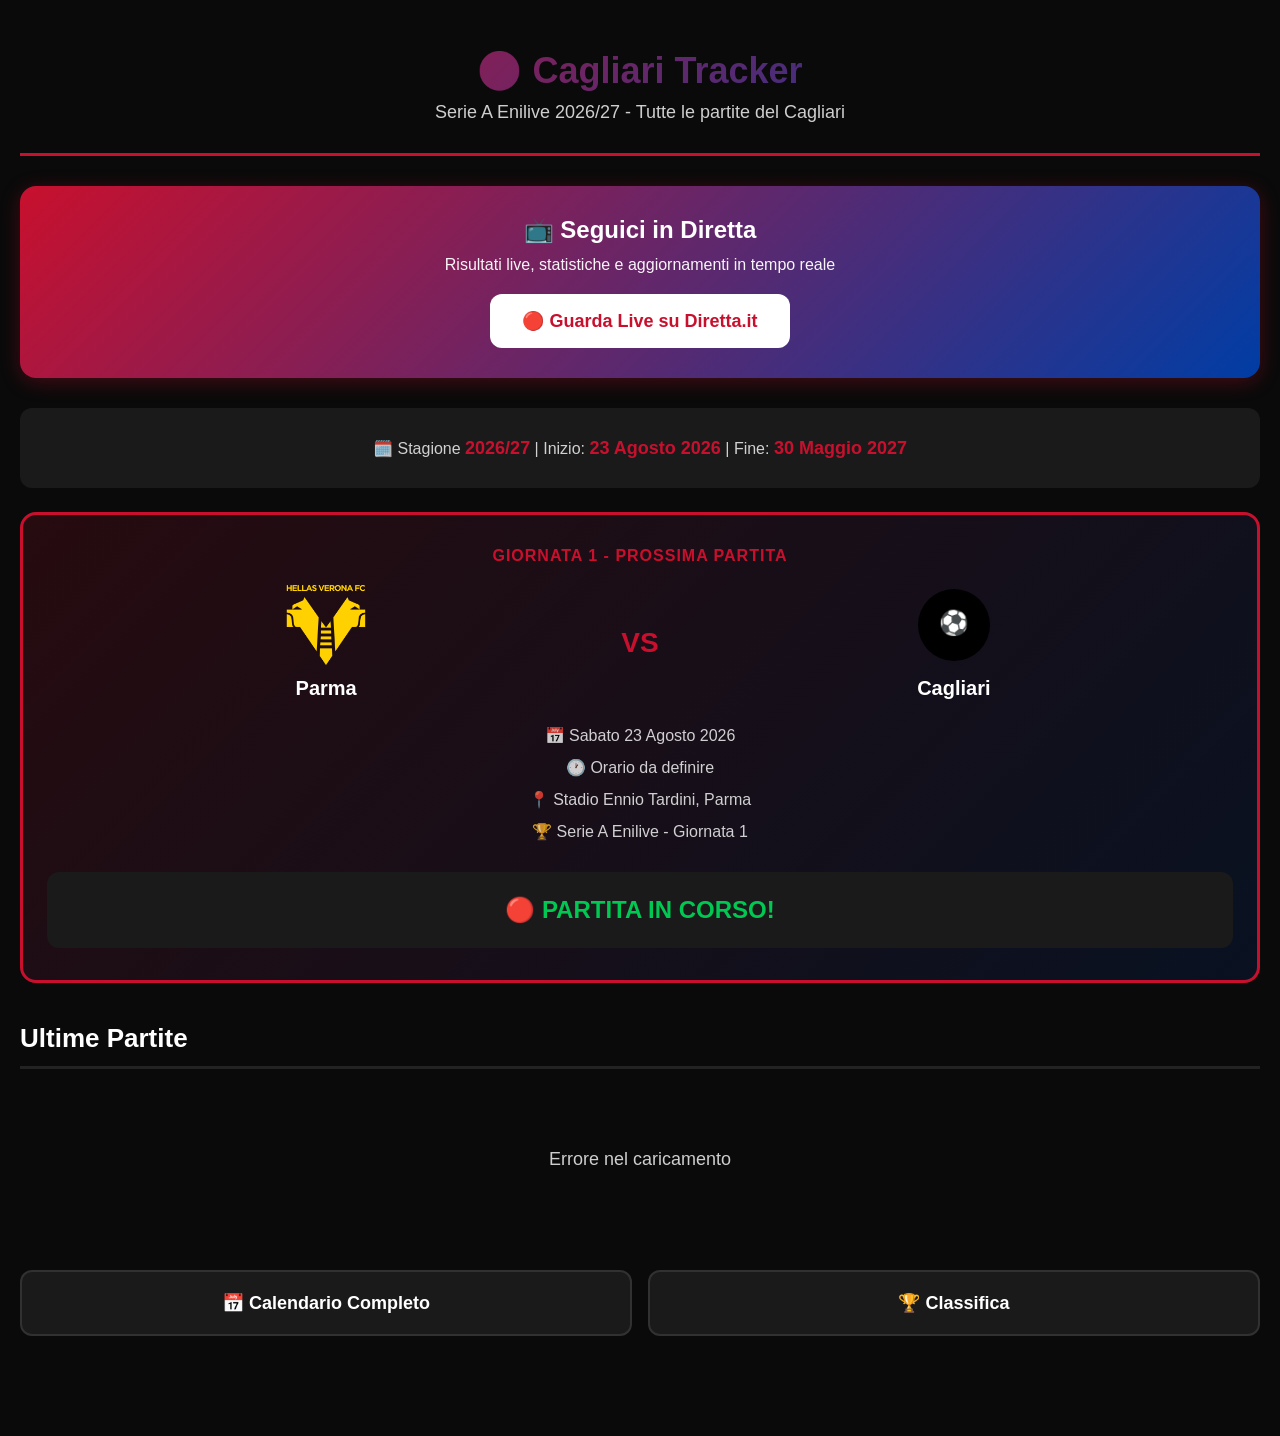
==== commit 3a435d6d: "Update index.html" ====
--- a/index.html
+++ b/index.html
@@ -65,13 +65,14 @@
         <div class="next-match-label">Giornata 1 - Prossima Partita</div>
         <div class="next-match-teams">
             <div class="team">
-                <!-- LINK DIRETTO E GARANTITO PER PARMA CON CACHE-BUSTER -->
-                <img class="team-logo" src="https://upload.wikimedia.org/wikipedia/commons/thumb/3/3b/Parma_Calcio_1913.svg/1200px-Parma_Calcio_1913.svg.png?v=3" alt="Parma" onerror="this.src='data:image/svg+xml;utf8,' + encodeURIComponent('<svg xmlns=\'http://www.w3.org/2000/svg\' viewBox=\'0 0 100 100\'><circle cx=\'50\' cy=\'50\' r=\'45\' fill=\'%23c8102e\'/><text x=\'50\' y=\'57\' font-size=\'30\' text-anchor=\'middle\' fill=\'white\'>⚽</text></svg>')">
+                <!-- USA IL FILE LOCALE SCARICATO DALL'ACTION -->
+                <img class="team-logo" src="assets/teams/parma.png?v=4" alt="Parma" onerror="this.src='data:image/svg+xml;utf8,' + encodeURIComponent('<svg xmlns=\'http://www.w3.org/2000/svg\' viewBox=\'0 0 100 100\'><circle cx=\'50\' cy=\'50\' r=\'45\' fill=\'%23c8102e\'/><text x=\'50\' y=\'57\' font-size=\'30\' text-anchor=\'middle\' fill=\'white\'>⚽</text></svg>')">
                 <div class="team-name">Parma</div>
             </div>
             <div class="vs">VS</div>
             <div class="team">
-                <img class="team-logo" src="https://upload.wikimedia.org/wikipedia/commons/thumb/0/0e/Cagliari_Calcio_1920.svg/1200px-Cagliari_Calcio_1920.svg.png?v=3" alt="Cagliari" onerror="this.src='data:image/svg+xml;utf8,' + encodeURIComponent('<svg xmlns=\'http://www.w3.org/2000/svg\' viewBox=\'0 0 100 100\'><circle cx=\'50\' cy=\'50\' r=\'45\' fill=\'%23c8102e\'/><text x=\'50\' y=\'57\' font-size=\'30\' text-anchor=\'middle\' fill=\'white\'>⚽</text></svg>')">
+                <!-- USA IL FILE LOCALE SCARICATO DALL'ACTION -->
+                <img class="team-logo" src="assets/teams/cagliari.png?v=4" alt="Cagliari" onerror="this.src='data:image/svg+xml;utf8,' + encodeURIComponent('<svg xmlns=\'http://www.w3.org/2000/svg\' viewBox=\'0 0 100 100\'><circle cx=\'50\' cy=\'50\' r=\'45\' fill=\'%23c8102e\'/><text x=\'50\' y=\'57\' font-size=\'30\' text-anchor=\'middle\' fill=\'white\'>⚽</text></svg>')">
                 <div class="team-name">Cagliari</div>
             </div>
         </div>
@@ -98,15 +99,16 @@
     <script>
         const defaultLogo = 'data:image/svg+xml;utf8,' + encodeURIComponent('<svg xmlns="http://www.w3.org/2000/svg" viewBox="0 0 100 100"><circle cx="50" cy="50" r="45" fill="#c8102e" stroke="#003da5" stroke-width="3"/><text x="50" y="57" font-size="30" text-anchor="middle" fill="white" font-weight="bold">⚽</text></svg>');
         
+        // TUTTI I LOGHI PUNTANO AI FILE LOCALI SCARICATI DALL'ACTION
         const teamLogos = {
-            "Atalanta": "assets/teams/atalanta.png?v=2", "Bologna": "assets/teams/bologna.png?v=2", "Cagliari": "assets/teams/cagliari.png?v=2",
-            "Como": "assets/teams/como.png?v=2", "Fiorentina": "assets/teams/fiorentina.png?v=2", "Frosinone": "assets/teams/frosinone.png?v=2",
-            "Genoa": "assets/teams/genoa.png?v=2", "Inter": "assets/teams/inter.png?v=2", "Juventus": "assets/teams/juventus.png?v=2",
-            "Lazio": "assets/teams/lazio.png?v=2", "Lecce": "assets/teams/lecce.png?v=2", "Milan": "assets/teams/milan.png?v=2",
-            "Monza": "assets/teams/monza.png?v=2", "Napoli": "assets/teams/napoli.png?v=2", 
-            "Parma": "https://upload.wikimedia.org/wikipedia/commons/thumb/3/3b/Parma_Calcio_1913.svg/1200px-Parma_Calcio_1913.svg.png?v=3", 
-            "Roma": "assets/teams/roma.png?v=2", "Sassuolo": "assets/teams/sassuolo.png?v=2", "Torino": "assets/teams/torino.png?v=2",
-            "Udinese": "assets/teams/udinese.png?v=2", "Venezia": "assets/teams/venezia.png?v=2"
+            "Atalanta": "assets/teams/atalanta.png?v=4", "Bologna": "assets/teams/bologna.png?v=4", "Cagliari": "assets/teams/cagliari.png?v=4",
+            "Como": "assets/teams/como.png?v=4", "Fiorentina": "assets/teams/fiorentina.png?v=4", "Frosinone": "assets/teams/frosinone.png?v=4",
+            "Genoa": "assets/teams/genoa.png?v=4", "Inter": "assets/teams/inter.png?v=4", "Juventus": "assets/teams/juventus.png?v=4",
+            "Lazio": "assets/teams/lazio.png?v=4", "Lecce": "assets/teams/lecce.png?v=4", "Milan": "assets/teams/milan.png?v=4",
+            "Monza": "assets/teams/monza.png?v=4", "Napoli": "assets/teams/napoli.png?v=4", 
+            "Parma": "assets/teams/parma-new.png", 
+            "Roma": "assets/teams/roma.png?v=4", "Sassuolo": "assets/teams/sassuolo.png?v=4", "Torino": "assets/teams/torino.png?v=4",
+            "Udinese": "assets/teams/udinese.png?v=4", "Venezia": "assets/teams/venezia.png?v=4"
         };
 
         const FIRST_MATCH = new Date('2026-08-23T20:45:00');
